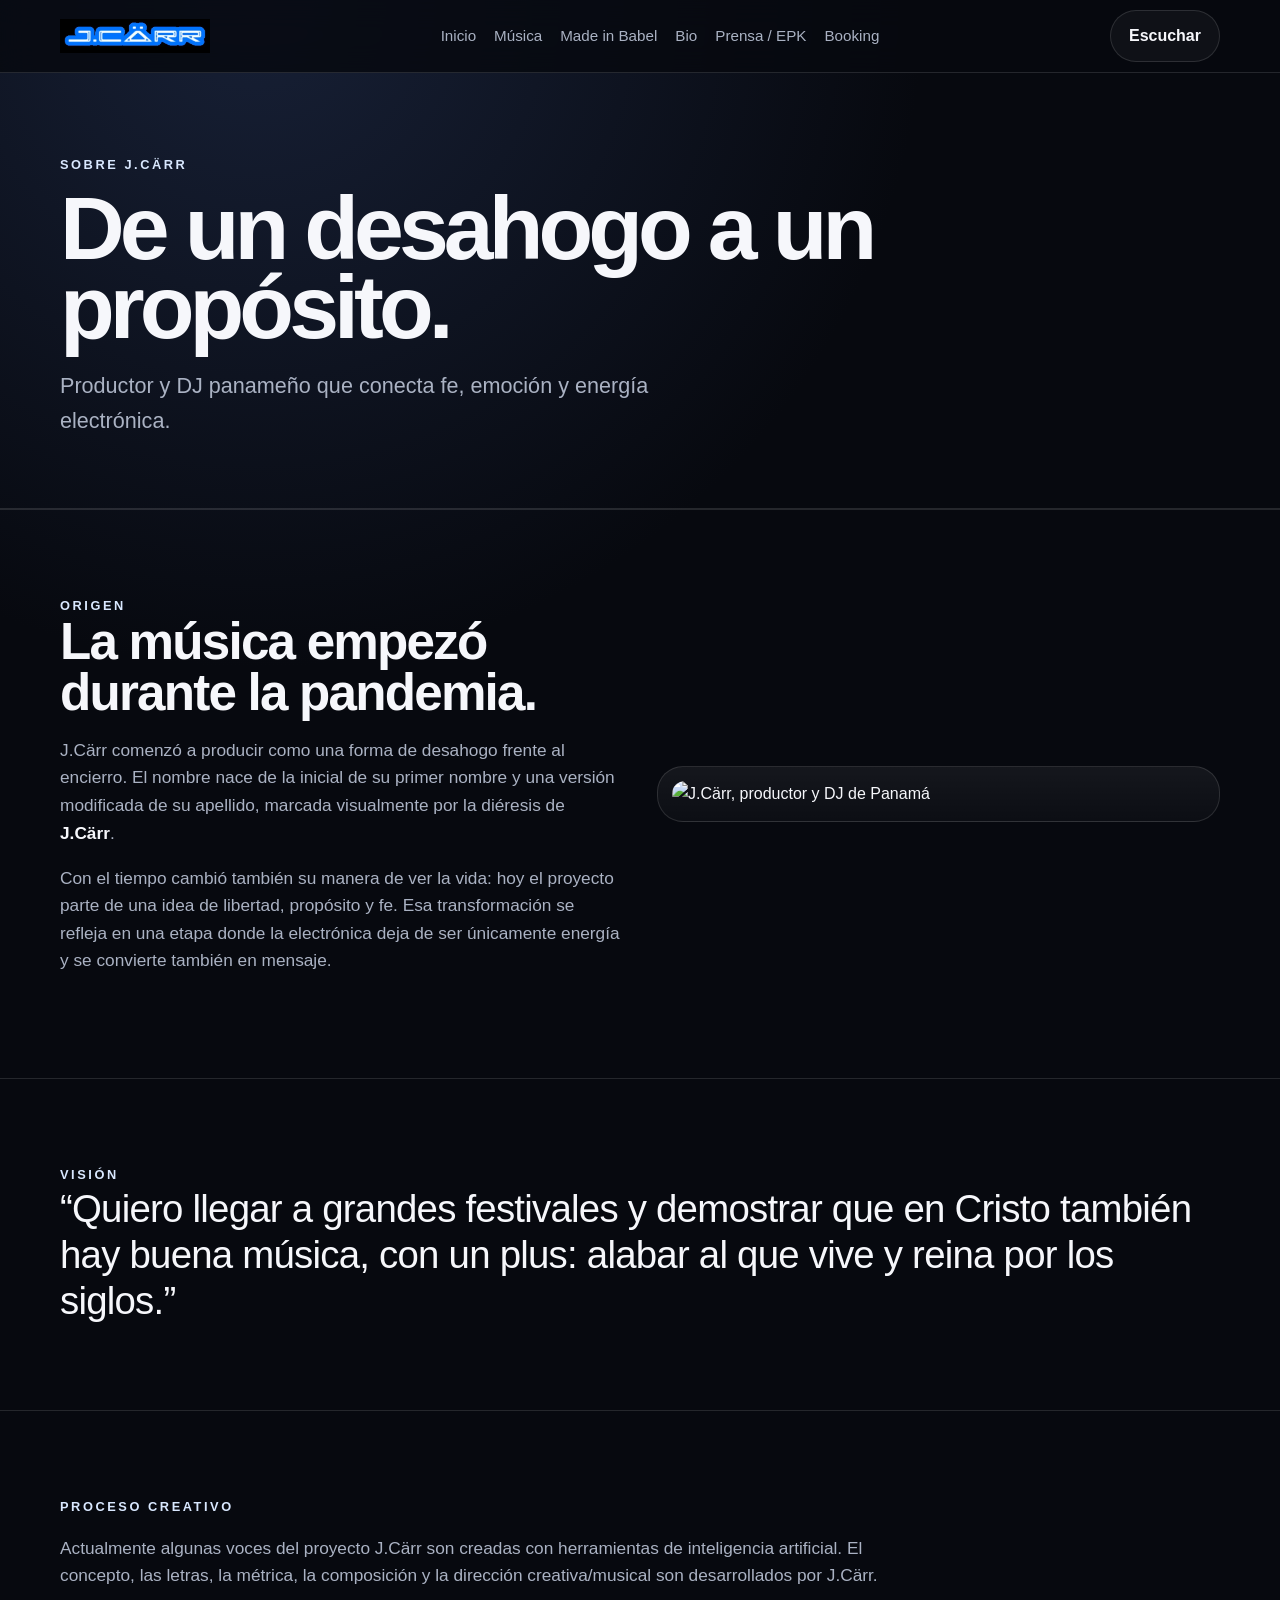
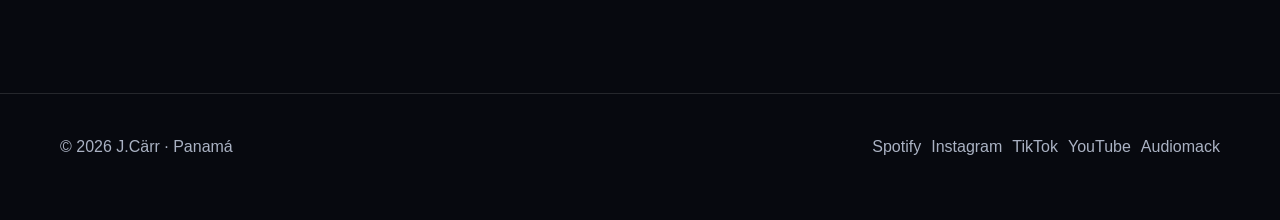
==== about.html @ 64ffc3a3 "Repair images and Made in Babel presave in about.html" ====
<!doctype html><html lang="es"><head><meta charset="utf-8"><meta name="viewport" content="width=device-width,initial-scale=1"><title>Sobre J.Cärr | Productor y DJ panameño de Christian EDM</title><meta name="description" content="Historia, propósito y visión de J.Cärr, productor y DJ panameño de Christian EDM, Future Bass y Dubstep."><link rel="canonical" href="https://jcarr009.com/about.html"><link rel="stylesheet" href="styles.css"><link rel="icon" href="assets/logo.webp"></head><body><nav class="nav"><div class="container nav-inner"><a class="brand" href="index.html"><img src="assets/logo.webp" alt="Logo de J.Cärr"></a><div class="nav-links"><a href="index.html">Inicio</a><a href="music.html">Música</a><a href="made-in-babel.html">Made in Babel</a><a href="about.html">Bio</a><a href="press.html">Prensa / EPK</a><a href="contact.html">Booking</a></div><a class="btn" href="https://share.amuse.io/artist/j-carr" target="_blank" rel="noopener">Escuchar</a></div></nav><main><header class="page-hero"><div class="container"><div class="eyebrow">Sobre J.Cärr</div><h1>De un desahogo a un propósito.</h1><p class="lead">Productor y DJ panameño que conecta fe, emoción y energía electrónica.</p></div></header><section class="section"><div class="container grid-2"><div><div class="eyebrow">Origen</div><h2>La música empezó durante la pandemia.</h2><p class="prose">J.Cärr comenzó a producir como una forma de desahogo frente al encierro. El nombre nace de la inicial de su primer nombre y una versión modificada de su apellido, marcada visualmente por la diéresis de <strong>J.Cärr</strong>.</p><p class="prose">Con el tiempo cambió también su manera de ver la vida: hoy el proyecto parte de una idea de libertad, propósito y fe. Esa transformación se refleja en una etapa donde la electrónica deja de ser únicamente energía y se convierte también en mensaje.</p></div><div class="portrait-card"><img src="https://i.audiomack.com/jcarr009/4ecc5ac28b.webp?width=1200" alt="J.Cärr, productor y DJ de Panamá"></div></div></section><section class="section"><div class="container"><div class="eyebrow">Visión</div><p class="quote">“Quiero llegar a grandes festivales y demostrar que en Cristo también hay buena música, con un plus: alabar al que vive y reina por los siglos.”</p></div></section><section class="section"><div class="container"><div class="eyebrow">Proceso creativo</div><p class="prose">Actualmente algunas voces del proyecto J.Cärr son creadas con herramientas de inteligencia artificial. El concepto, las letras, la métrica, la composición y la dirección creativa/musical son desarrollados por J.Cärr.</p></div></section></main><footer class="footer"><div class="container footer-inner"><div>© <span data-year></span> J.Cärr · Panamá</div><div class="socials"><a href="https://open.spotify.com/intl-es/artist/58DHUURGlAamkAyfkEyLeY" target="_blank" rel="noopener">Spotify</a><a href="https://www.instagram.com/jcarr009/" target="_blank" rel="noopener">Instagram</a><a href="https://www.tiktok.com/@jcarr009" target="_blank" rel="noopener">TikTok</a><a href="https://www.youtube.com/c/JC%C3%A4rr" target="_blank" rel="noopener">YouTube</a><a href="https://audiomack.com/jcarr009" target="_blank" rel="noopener">Audiomack</a></div></div></footer><script src="script.js"></script></body></html>
---- styles.css ----
:root{
  --bg:#07090f;
  --surface:#101521;
  --surface2:#151d2c;
  --text:#f6f7fb;
  --muted:#aab2c3;
  --line:rgba(255,255,255,.12);
  --accent:#79a9ff;
  --accent2:#d9e8ff;
  --max:1160px;
}
*{box-sizing:border-box}
html{scroll-behavior:smooth}
body{margin:0;background:radial-gradient(circle at 20% 0%,#172036 0,transparent 32%),var(--bg);color:var(--text);font-family:Inter,Segoe UI,Arial,sans-serif;line-height:1.6}
a{color:inherit;text-decoration:none}
img{max-width:100%;display:block}
.container{width:min(var(--max),calc(100% - 36px));margin:auto}
.nav{position:sticky;top:0;z-index:50;background:rgba(7,9,15,.82);backdrop-filter:blur(14px);border-bottom:1px solid var(--line)}
.nav-inner{height:72px;display:flex;align-items:center;justify-content:space-between;gap:24px}
.brand img{width:150px;height:auto}
.nav-links{display:flex;gap:18px;align-items:center;font-size:.95rem;color:var(--muted)}
.nav-links a:hover,.nav-links a[aria-current="page"]{color:var(--text)}
.btn{display:inline-flex;align-items:center;justify-content:center;gap:8px;padding:12px 18px;border-radius:999px;border:1px solid var(--line);font-weight:700;transition:.2s;background:rgba(255,255,255,.04)}
.btn:hover{transform:translateY(-1px);border-color:rgba(255,255,255,.3)}
.btn.primary{background:var(--text);color:#080b11;border-color:var(--text)}
.hero{min-height:78vh;display:grid;grid-template-columns:1.05fr .95fr;align-items:center;gap:48px;padding:70px 0 56px}
.eyebrow{font-size:.8rem;letter-spacing:.2em;text-transform:uppercase;color:var(--accent2);font-weight:800}
h1{font-size:clamp(3.2rem,8vw,7.2rem);line-height:.88;letter-spacing:-.055em;margin:14px 0 22px}
h2{font-size:clamp(2rem,4vw,3.6rem);line-height:1;letter-spacing:-.035em;margin:0 0 18px}
h3{font-size:1.25rem;margin:0 0 10px}
.lead{font-size:clamp(1.05rem,2vw,1.35rem);color:var(--muted);max-width:700px}
.actions{display:flex;flex-wrap:wrap;gap:12px;margin-top:28px}
.hero-visual{position:relative}
.hero-visual:before{content:"";position:absolute;inset:-14px;border:1px solid var(--line);border-radius:32px;transform:rotate(2deg)}
.hero-visual img{width:100%;max-height:680px;object-fit:cover;object-position:center 16%;border-radius:26px;filter:saturate(.88) contrast(1.03)}
.section{padding:86px 0;border-top:1px solid var(--line)}
.grid-2{display:grid;grid-template-columns:1fr 1fr;gap:34px;align-items:center}
.release-card{background:linear-gradient(180deg,rgba(255,255,255,.06),rgba(255,255,255,.025));border:1px solid var(--line);border-radius:26px;padding:18px}
.release-card img{border-radius:18px;aspect-ratio:1/1;object-fit:cover}
.meta{display:flex;flex-wrap:wrap;gap:8px;margin:16px 0}
.pill{font-size:.78rem;border:1px solid var(--line);color:var(--muted);padding:5px 10px;border-radius:999px}
.cards{display:grid;grid-template-columns:repeat(3,1fr);gap:18px;margin-top:30px}
.card{background:var(--surface);border:1px solid var(--line);padding:24px;border-radius:22px}
.card p{color:var(--muted);margin-bottom:0}
.kicker{color:var(--muted);font-size:.95rem}
.quote{font-size:clamp(1.5rem,3vw,2.5rem);line-height:1.2;letter-spacing:-.02em;margin:0}
.press-list{display:grid;gap:14px;margin-top:26px}
.press-item{display:grid;grid-template-columns:120px 1fr auto;gap:18px;align-items:center;border:1px solid var(--line);border-radius:18px;padding:18px;background:rgba(255,255,255,.025)}
.press-item small{color:var(--muted)}
.footer{padding:40px 0 60px;border-top:1px solid var(--line);color:var(--muted)}
.footer-inner{display:flex;justify-content:space-between;gap:24px;flex-wrap:wrap}
.page-hero{padding:82px 0 48px;border-bottom:1px solid var(--line)}
.page-hero h1{font-size:clamp(3rem,7vw,6rem)}
.prose{max-width:820px;color:var(--muted);font-size:1.08rem}
.prose strong{color:var(--text)}
.links-list{display:grid;gap:12px;margin-top:26px}
.links-list a{border:1px solid var(--line);padding:15px 18px;border-radius:14px;background:rgba(255,255,255,.025)}
.links-list a:hover{background:rgba(255,255,255,.06)}
.socials{display:flex;gap:10px;flex-wrap:wrap}
.notice{font-size:.86rem;color:var(--muted);margin-top:20px}
@media(max-width:820px){
  .nav-links{display:none}
  .hero,.grid-2{grid-template-columns:1fr}
  .hero{padding-top:44px}
  .hero-visual{order:-1}
  .hero-visual img{max-height:500px}
  .cards{grid-template-columns:1fr}
  .press-item{grid-template-columns:1fr}
}

.release-grid{display:grid;grid-template-columns:repeat(3,1fr);gap:18px;margin-top:30px}
.release-tile{background:linear-gradient(180deg,rgba(255,255,255,.055),rgba(255,255,255,.02));border:1px solid var(--line);border-radius:22px;padding:18px;display:flex;flex-direction:column;min-height:100%}
.release-tile .cover-placeholder{aspect-ratio:1/1;border-radius:16px;border:1px solid var(--line);background:radial-gradient(circle at 30% 20%,rgba(121,169,255,.24),transparent 28%),linear-gradient(145deg,#141a2a,#090b11);display:flex;align-items:center;justify-content:center;text-align:center;padding:26px;margin-bottom:18px;overflow:hidden}
.release-tile .cover-placeholder strong{font-size:clamp(1.4rem,3vw,2.1rem);line-height:1.05;letter-spacing:-.03em}
.release-tile .cover-placeholder small{display:block;margin-top:10px;color:var(--muted);font-size:.75rem;letter-spacing:.14em;text-transform:uppercase}
.release-tile h3{font-size:1.45rem}
.release-tile p{color:var(--muted);margin-top:0}
.release-tile .actions{margin-top:auto;padding-top:8px}
.release-tile.featured{border-color:rgba(121,169,255,.35)}
@media(max-width:820px){.release-grid{grid-template-columns:1fr}}

.tile-cover{width:100%;aspect-ratio:1/1;object-fit:cover;border-radius:16px;margin-bottom:18px;border:1px solid var(--line)}
.portrait-card{background:linear-gradient(180deg,rgba(255,255,255,.06),rgba(255,255,255,.025));border:1px solid var(--line);border-radius:26px;padding:14px;overflow:hidden}
.portrait-card img{width:100%;max-height:650px;object-fit:cover;object-position:center 18%;border-radius:18px}
.tracklist{list-style:none;padding:0;margin:28px 0 0;display:grid;gap:10px;max-width:900px}
.tracklist li{display:grid;grid-template-columns:44px 1fr;gap:14px;align-items:center;border:1px solid var(--line);background:rgba(255,255,255,.025);border-radius:16px;padding:14px 16px}
.tracklist .track-no{font-size:.8rem;color:var(--muted);font-weight:800}
.tracklist small{display:block;color:var(--muted);margin-top:2px}
.platform-grid,.download-grid{display:grid;grid-template-columns:repeat(3,1fr);gap:12px;margin-top:26px}
.platform-grid a,.download-grid a{border:1px solid var(--line);background:rgba(255,255,255,.025);padding:18px;border-radius:16px;font-weight:700}
.platform-grid a:hover,.download-grid a:hover{background:rgba(255,255,255,.06);border-color:rgba(255,255,255,.25)}
.download-grid a{display:flex;justify-content:space-between;gap:14px;align-items:center}
.download-grid small{color:var(--muted)}
.facts-grid{display:grid;grid-template-columns:repeat(2,1fr);gap:12px;margin-top:24px}
.facts-grid>div{border:1px solid var(--line);background:rgba(255,255,255,.025);padding:18px;border-radius:16px;display:flex;flex-direction:column;gap:5px}
.facts-grid small{color:var(--muted);text-transform:uppercase;letter-spacing:.1em;font-size:.7rem}
.contact-card{background:var(--surface);border:1px solid var(--line);border-radius:22px;padding:28px}
.contact-card p{color:var(--muted)}
@media(max-width:820px){.platform-grid,.download-grid,.facts-grid{grid-template-columns:1fr}.portrait-card img{max-height:500px}}
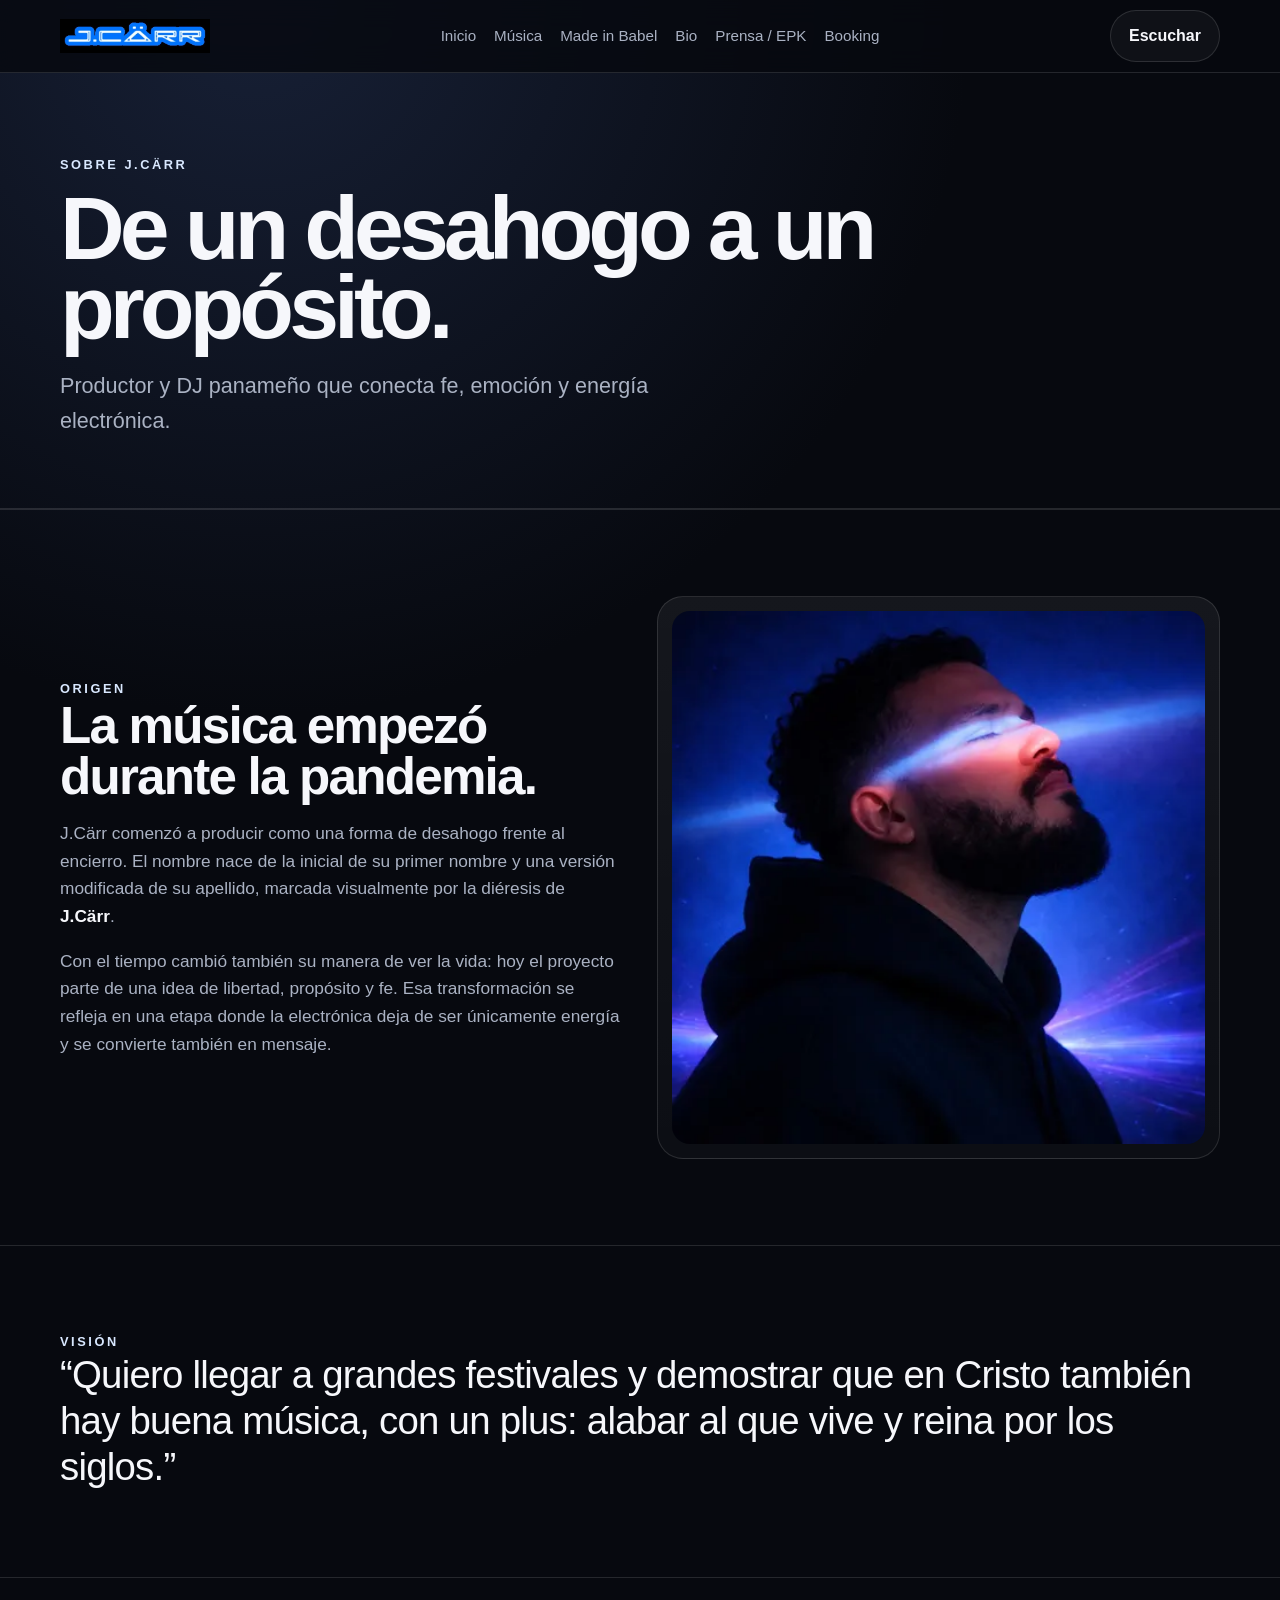
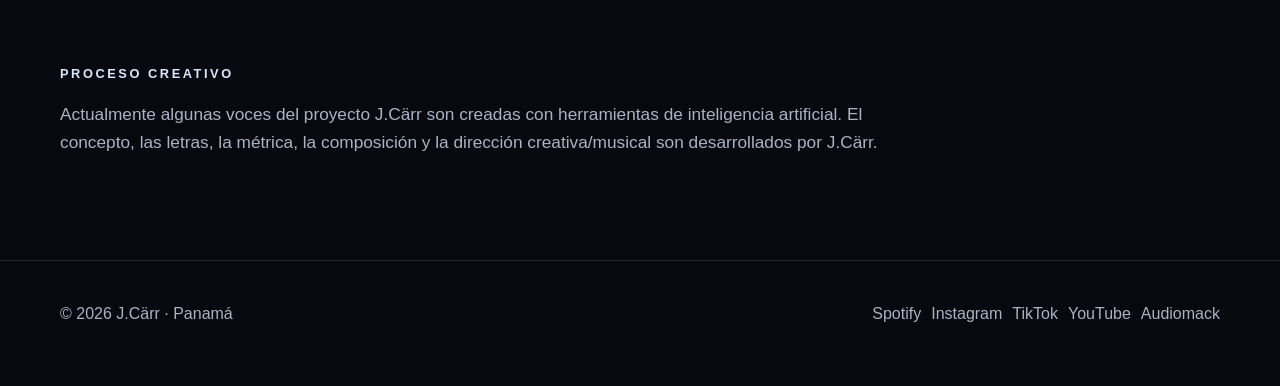
==== commit 7c491ed3: "Finish about.html media and local assets" ====
--- a/about.html
+++ b/about.html
@@ -1 +1 @@
-<!doctype html><html lang="es"><head><meta charset="utf-8"><meta name="viewport" content="width=device-width,initial-scale=1"><title>Sobre J.Cärr | Productor y DJ panameño de Christian EDM</title><meta name="description" content="Historia, propósito y visión de J.Cärr, productor y DJ panameño de Christian EDM, Future Bass y Dubstep."><link rel="canonical" href="https://jcarr009.com/about.html"><link rel="stylesheet" href="styles.css"><link rel="icon" href="assets/logo.webp"></head><body><nav class="nav"><div class="container nav-inner"><a class="brand" href="index.html"><img src="assets/logo.webp" alt="Logo de J.Cärr"></a><div class="nav-links"><a href="index.html">Inicio</a><a href="music.html">Música</a><a href="made-in-babel.html">Made in Babel</a><a href="about.html">Bio</a><a href="press.html">Prensa / EPK</a><a href="contact.html">Booking</a></div><a class="btn" href="https://share.amuse.io/artist/j-carr" target="_blank" rel="noopener">Escuchar</a></div></nav><main><header class="page-hero"><div class="container"><div class="eyebrow">Sobre J.Cärr</div><h1>De un desahogo a un propósito.</h1><p class="lead">Productor y DJ panameño que conecta fe, emoción y energía electrónica.</p></div></header><section class="section"><div class="container grid-2"><div><div class="eyebrow">Origen</div><h2>La música empezó durante la pandemia.</h2><p class="prose">J.Cärr comenzó a producir como una forma de desahogo frente al encierro. El nombre nace de la inicial de su primer nombre y una versión modificada de su apellido, marcada visualmente por la diéresis de <strong>J.Cärr</strong>.</p><p class="prose">Con el tiempo cambió también su manera de ver la vida: hoy el proyecto parte de una idea de libertad, propósito y fe. Esa transformación se refleja en una etapa donde la electrónica deja de ser únicamente energía y se convierte también en mensaje.</p></div><div class="portrait-card"><img src="https://i.audiomack.com/jcarr009/4ecc5ac28b.webp?width=1200" alt="J.Cärr, productor y DJ de Panamá"></div></div></section><section class="section"><div class="container"><div class="eyebrow">Visión</div><p class="quote">“Quiero llegar a grandes festivales y demostrar que en Cristo también hay buena música, con un plus: alabar al que vive y reina por los siglos.”</p></div></section><section class="section"><div class="container"><div class="eyebrow">Proceso creativo</div><p class="prose">Actualmente algunas voces del proyecto J.Cärr son creadas con herramientas de inteligencia artificial. El concepto, las letras, la métrica, la composición y la dirección creativa/musical son desarrollados por J.Cärr.</p></div></section></main><footer class="footer"><div class="container footer-inner"><div>© <span data-year></span> J.Cärr · Panamá</div><div class="socials"><a href="https://open.spotify.com/intl-es/artist/58DHUURGlAamkAyfkEyLeY" target="_blank" rel="noopener">Spotify</a><a href="https://www.instagram.com/jcarr009/" target="_blank" rel="noopener">Instagram</a><a href="https://www.tiktok.com/@jcarr009" target="_blank" rel="noopener">TikTok</a><a href="https://www.youtube.com/c/JC%C3%A4rr" target="_blank" rel="noopener">YouTube</a><a href="https://audiomack.com/jcarr009" target="_blank" rel="noopener">Audiomack</a></div></div></footer><script src="script.js"></script></body></html>+<!doctype html><html lang="es"><head><meta charset="utf-8"><meta name="viewport" content="width=device-width,initial-scale=1"><title>Sobre J.Cärr | Productor y DJ panameño de Christian EDM</title><meta name="description" content="Historia, propósito y visión de J.Cärr, productor y DJ panameño de Christian EDM, Future Bass y Dubstep."><link rel="canonical" href="https://jcarr009.com/about.html"><link rel="stylesheet" href="styles.css"><link rel="icon" href="assets/logo.webp"></head><body><nav class="nav"><div class="container nav-inner"><a class="brand" href="index.html"><img src="assets/logo.webp" alt="Logo de J.Cärr"></a><div class="nav-links"><a href="index.html">Inicio</a><a href="music.html">Música</a><a href="made-in-babel.html">Made in Babel</a><a href="about.html">Bio</a><a href="press.html">Prensa / EPK</a><a href="contact.html">Booking</a></div><a class="btn" href="https://share.amuse.io/artist/j-carr" target="_blank" rel="noopener">Escuchar</a></div></nav><main><header class="page-hero"><div class="container"><div class="eyebrow">Sobre J.Cärr</div><h1>De un desahogo a un propósito.</h1><p class="lead">Productor y DJ panameño que conecta fe, emoción y energía electrónica.</p></div></header><section class="section"><div class="container grid-2"><div><div class="eyebrow">Origen</div><h2>La música empezó durante la pandemia.</h2><p class="prose">J.Cärr comenzó a producir como una forma de desahogo frente al encierro. El nombre nace de la inicial de su primer nombre y una versión modificada de su apellido, marcada visualmente por la diéresis de <strong>J.Cärr</strong>.</p><p class="prose">Con el tiempo cambió también su manera de ver la vida: hoy el proyecto parte de una idea de libertad, propósito y fe. Esa transformación se refleja en una etapa donde la electrónica deja de ser únicamente energía y se convierte también en mensaje.</p></div><div class="portrait-card"><img src="assets/artist-hero.jpg" alt="J.Cärr, productor y DJ de Panamá"></div></div></section><section class="section"><div class="container"><div class="eyebrow">Visión</div><p class="quote">“Quiero llegar a grandes festivales y demostrar que en Cristo también hay buena música, con un plus: alabar al que vive y reina por los siglos.”</p></div></section><section class="section"><div class="container"><div class="eyebrow">Proceso creativo</div><p class="prose">Actualmente algunas voces del proyecto J.Cärr son creadas con herramientas de inteligencia artificial. El concepto, las letras, la métrica, la composición y la dirección creativa/musical son desarrollados por J.Cärr.</p></div></section></main><footer class="footer"><div class="container footer-inner"><div>© <span data-year></span> J.Cärr · Panamá</div><div class="socials"><a href="https://open.spotify.com/intl-es/artist/58DHUURGlAamkAyfkEyLeY" target="_blank" rel="noopener">Spotify</a><a href="https://www.instagram.com/jcarr009/" target="_blank" rel="noopener">Instagram</a><a href="https://www.tiktok.com/@jcarr009" target="_blank" rel="noopener">TikTok</a><a href="https://www.youtube.com/c/JC%C3%A4rr" target="_blank" rel="noopener">YouTube</a><a href="https://audiomack.com/jcarr009" target="_blank" rel="noopener">Audiomack</a></div></div></footer><script src="script.js"></script></body></html>
--- a/styles.css
+++ b/styles.css
@@ -97,3 +97,8 @@
 .contact-card{background:var(--surface);border:1px solid var(--line);border-radius:22px;padding:28px}
 .contact-card p{color:var(--muted)}
 @media(max-width:820px){.platform-grid,.download-grid,.facts-grid{grid-template-columns:1fr}.portrait-card img{max-height:500px}}
+
+.video-block{margin-top:30px}
+.video-shell{position:relative;width:100%;aspect-ratio:16/9;border-radius:22px;overflow:hidden;border:1px solid var(--line);background:#000;box-shadow:0 18px 50px rgba(0,0,0,.28)}
+.video-shell iframe{position:absolute;inset:0;width:100%;height:100%;border:0}
+.video-caption{margin:14px 0 0;color:var(--muted);font-size:.95rem}
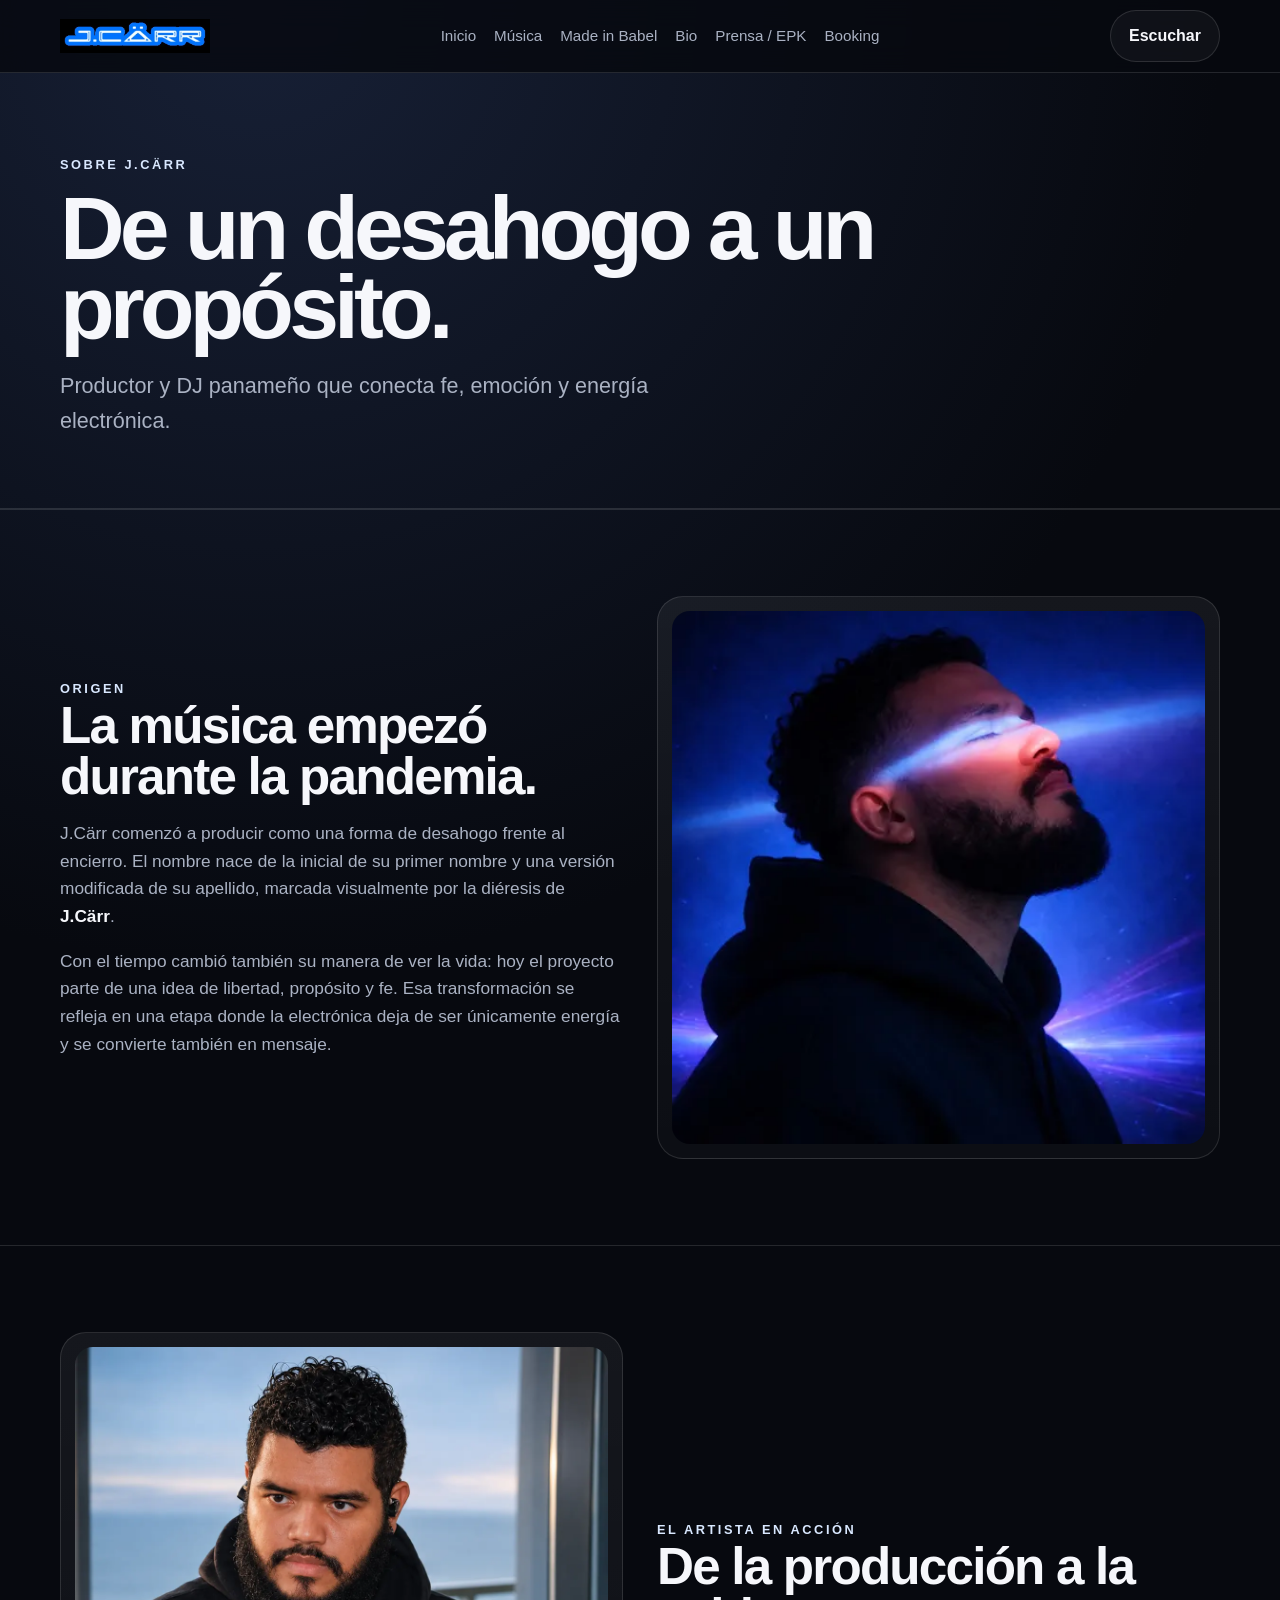
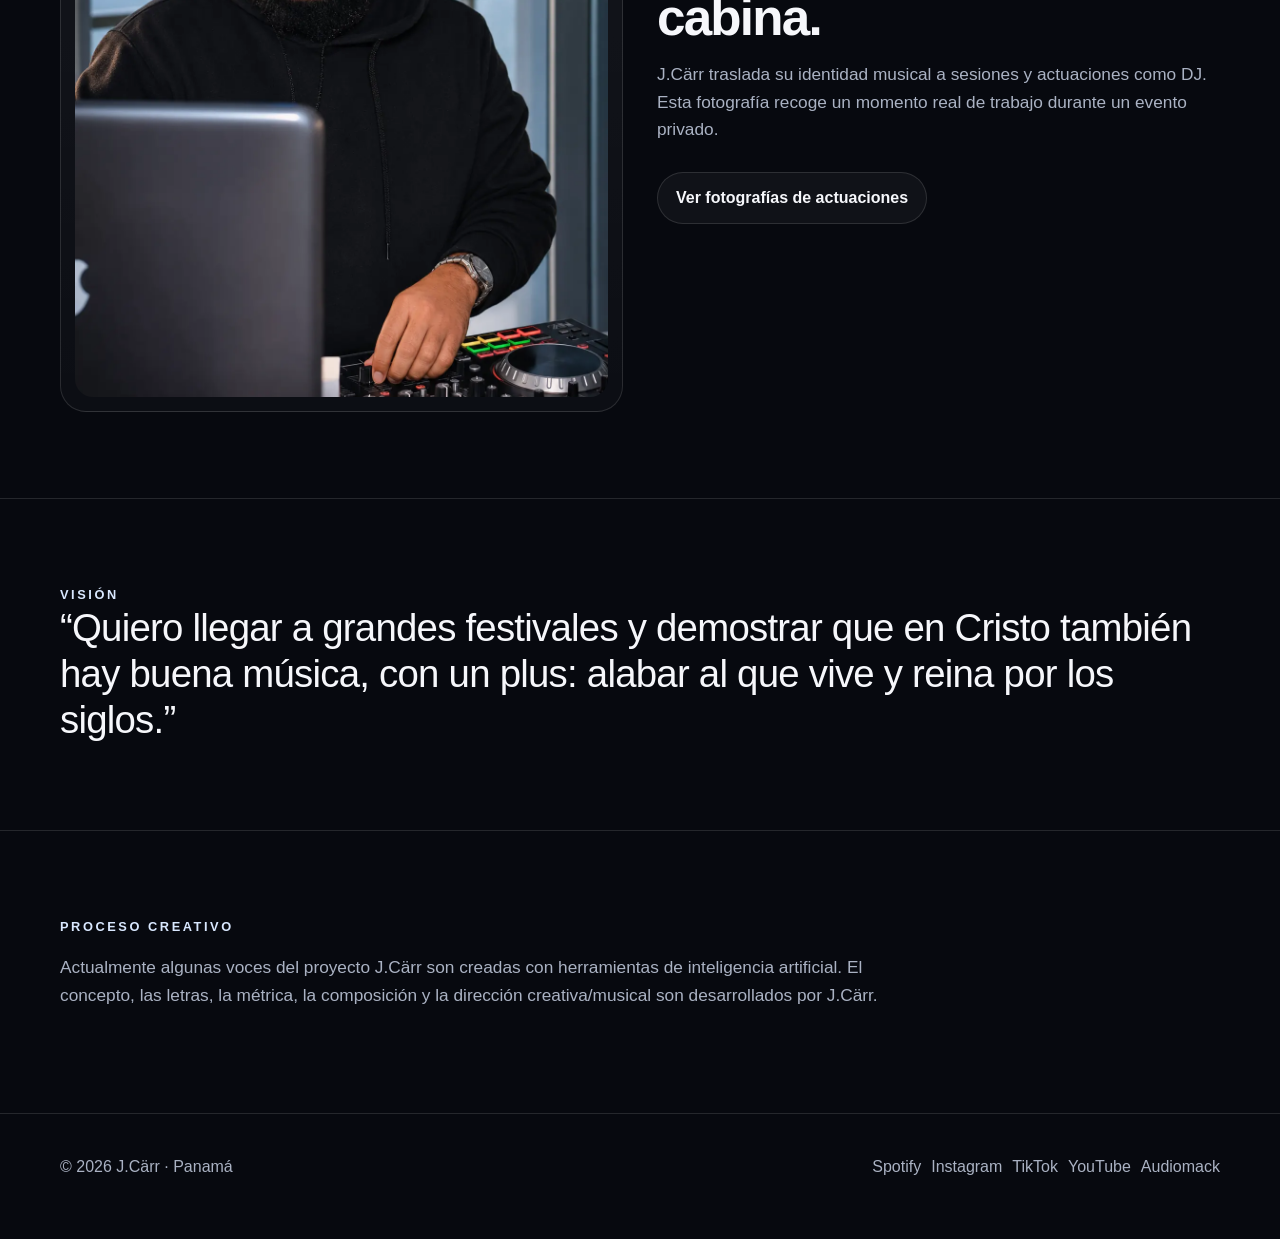
==== commit eec92a7e: "Add authentic J.Cärr event photos while keeping existing official portraits" ====
--- a/about.html
+++ b/about.html
@@ -1 +1 @@
-<!doctype html><html lang="es"><head><meta charset="utf-8"><meta name="viewport" content="width=device-width,initial-scale=1"><title>Sobre J.Cärr | Productor y DJ panameño de Christian EDM</title><meta name="description" content="Historia, propósito y visión de J.Cärr, productor y DJ panameño de Christian EDM, Future Bass y Dubstep."><link rel="canonical" href="https://jcarr009.com/about.html"><link rel="stylesheet" href="styles.css"><link rel="icon" href="assets/logo.webp"></head><body><nav class="nav"><div class="container nav-inner"><a class="brand" href="index.html"><img src="assets/logo.webp" alt="Logo de J.Cärr"></a><div class="nav-links"><a href="index.html">Inicio</a><a href="music.html">Música</a><a href="made-in-babel.html">Made in Babel</a><a href="about.html">Bio</a><a href="press.html">Prensa / EPK</a><a href="contact.html">Booking</a></div><a class="btn" href="https://share.amuse.io/artist/j-carr" target="_blank" rel="noopener">Escuchar</a></div></nav><main><header class="page-hero"><div class="container"><div class="eyebrow">Sobre J.Cärr</div><h1>De un desahogo a un propósito.</h1><p class="lead">Productor y DJ panameño que conecta fe, emoción y energía electrónica.</p></div></header><section class="section"><div class="container grid-2"><div><div class="eyebrow">Origen</div><h2>La música empezó durante la pandemia.</h2><p class="prose">J.Cärr comenzó a producir como una forma de desahogo frente al encierro. El nombre nace de la inicial de su primer nombre y una versión modificada de su apellido, marcada visualmente por la diéresis de <strong>J.Cärr</strong>.</p><p class="prose">Con el tiempo cambió también su manera de ver la vida: hoy el proyecto parte de una idea de libertad, propósito y fe. Esa transformación se refleja en una etapa donde la electrónica deja de ser únicamente energía y se convierte también en mensaje.</p></div><div class="portrait-card"><img src="assets/artist-hero.jpg" alt="J.Cärr, productor y DJ de Panamá"></div></div></section><section class="section"><div class="container"><div class="eyebrow">Visión</div><p class="quote">“Quiero llegar a grandes festivales y demostrar que en Cristo también hay buena música, con un plus: alabar al que vive y reina por los siglos.”</p></div></section><section class="section"><div class="container"><div class="eyebrow">Proceso creativo</div><p class="prose">Actualmente algunas voces del proyecto J.Cärr son creadas con herramientas de inteligencia artificial. El concepto, las letras, la métrica, la composición y la dirección creativa/musical son desarrollados por J.Cärr.</p></div></section></main><footer class="footer"><div class="container footer-inner"><div>© <span data-year></span> J.Cärr · Panamá</div><div class="socials"><a href="https://open.spotify.com/intl-es/artist/58DHUURGlAamkAyfkEyLeY" target="_blank" rel="noopener">Spotify</a><a href="https://www.instagram.com/jcarr009/" target="_blank" rel="noopener">Instagram</a><a href="https://www.tiktok.com/@jcarr009" target="_blank" rel="noopener">TikTok</a><a href="https://www.youtube.com/c/JC%C3%A4rr" target="_blank" rel="noopener">YouTube</a><a href="https://audiomack.com/jcarr009" target="_blank" rel="noopener">Audiomack</a></div></div></footer><script src="script.js"></script></body></html>+<!doctype html><html lang="es"><head><meta charset="utf-8"><meta name="viewport" content="width=device-width,initial-scale=1"><title>Sobre J.Cärr | Productor y DJ panameño de Christian EDM</title><meta name="description" content="Historia, propósito y visión de J.Cärr, productor y DJ panameño de Christian EDM, Future Bass y Dubstep."><link rel="canonical" href="https://jcarr009.com/about.html"><meta property="og:type" content="website"><meta property="og:title" content="Sobre J.Cärr | Productor y DJ panameño de Christian EDM"><meta property="og:description" content="Historia, propósito y visión de J.Cärr, productor y DJ panameño de Christian EDM, Future Bass y Dubstep."><meta property="og:url" content="https://jcarr009.com/about.html"><meta property="og:image" content="https://jcarr009.com/assets/artist-hero.jpg"><meta name="twitter:card" content="summary_large_image"><script type="application/ld+json">{"@context":"https://schema.org","@graph":[{"@type":"AboutPage","@id":"https://jcarr009.com/about.html#page","url":"https://jcarr009.com/about.html","name":"Sobre J.Cärr","description":"Historia, propósito y visión del productor y DJ panameño J.Cärr.","inLanguage":"es","isPartOf":{"@id":"https://jcarr009.com/#website"},"about":{"@id":"https://jcarr009.com/#artist"}},{"@type":"Person","@id":"https://jcarr009.com/#artist","name":"J.Cärr","alternateName":"@jcarr009","url":"https://jcarr009.com/","image":"https://jcarr009.com/assets/artist-hero.jpg","jobTitle":"Productor musical y DJ","knowsAbout":["Christian EDM","Future Bass","Dubstep"],"sameAs":["https://open.spotify.com/intl-es/artist/58DHUURGlAamkAyfkEyLeY","https://www.instagram.com/jcarr009/","https://www.tiktok.com/@jcarr009","https://www.youtube.com/c/JC%C3%A4rr"]},{"@type":"BreadcrumbList","itemListElement":[{"@type":"ListItem","position":1,"name":"Inicio","item":"https://jcarr009.com/"},{"@type":"ListItem","position":2,"name":"Bio","item":"https://jcarr009.com/about.html"}]}]}</script><link rel="stylesheet" href="styles.css"><link rel="icon" href="assets/logo.webp"></head><body><nav class="nav"><div class="container nav-inner"><a class="brand" href="index.html"><img src="assets/logo.webp" alt="Logo de J.Cärr"></a><div class="nav-links"><a href="index.html">Inicio</a><a href="music.html">Música</a><a href="made-in-babel.html">Made in Babel</a><a href="about.html">Bio</a><a href="press.html">Prensa / EPK</a><a href="contact.html">Booking</a></div><a class="btn" href="https://share.amuse.io/artist/j-carr" target="_blank" rel="noopener">Escuchar</a></div></nav><main><header class="page-hero"><div class="container"><div class="eyebrow">Sobre J.Cärr</div><h1>De un desahogo a un propósito.</h1><p class="lead">Productor y DJ panameño que conecta fe, emoción y energía electrónica.</p></div></header><section class="section"><div class="container grid-2"><div><div class="eyebrow">Origen</div><h2>La música empezó durante la pandemia.</h2><p class="prose">J.Cärr comenzó a producir como una forma de desahogo frente al encierro. El nombre nace de la inicial de su primer nombre y una versión modificada de su apellido, marcada visualmente por la diéresis de <strong>J.Cärr</strong>.</p><p class="prose">Con el tiempo cambió también su manera de ver la vida: hoy el proyecto parte de una idea de libertad, propósito y fe. Esa transformación se refleja en una etapa donde la electrónica deja de ser únicamente energía y se convierte también en mensaje.</p></div><div class="portrait-card"><img src="assets/artist-hero.jpg" alt="J.Cärr, productor y DJ de Panamá"></div></div></section><section class="section"><div class="container grid-2"><div class="portrait-card"><img src="assets/jcarr-dj-retrato-evento.webp" alt="J.Cärr durante una actuación privada, trabajando en la controladora de DJ" loading="lazy" width="1122" height="1402"></div><div><div class="eyebrow">El artista en acción</div><h2>De la producción a la cabina.</h2><p class="prose">J.Cärr traslada su identidad musical a sesiones y actuaciones como DJ. Esta fotografía recoge un momento real de trabajo durante un evento privado.</p><div class="actions"><a class="btn" href="press.html#fotos-en-eventos">Ver fotografías de actuaciones</a></div></div></div></section><section class="section"><div class="container"><div class="eyebrow">Visión</div><p class="quote">“Quiero llegar a grandes festivales y demostrar que en Cristo también hay buena música, con un plus: alabar al que vive y reina por los siglos.”</p></div></section><section class="section"><div class="container"><div class="eyebrow">Proceso creativo</div><p class="prose">Actualmente algunas voces del proyecto J.Cärr son creadas con herramientas de inteligencia artificial. El concepto, las letras, la métrica, la composición y la dirección creativa/musical son desarrollados por J.Cärr.</p></div></section></main><footer class="footer"><div class="container footer-inner"><div>© <span data-year></span> J.Cärr · Panamá</div><div class="socials"><a href="https://open.spotify.com/intl-es/artist/58DHUURGlAamkAyfkEyLeY" target="_blank" rel="noopener">Spotify</a><a href="https://www.instagram.com/jcarr009/" target="_blank" rel="noopener">Instagram</a><a href="https://www.tiktok.com/@jcarr009" target="_blank" rel="noopener">TikTok</a><a href="https://www.youtube.com/c/JC%C3%A4rr" target="_blank" rel="noopener">YouTube</a><a href="https://audiomack.com/jcarr009" target="_blank" rel="noopener">Audiomack</a></div></div></footer><script src="script.js"></script></body></html>
--- a/styles.css
+++ b/styles.css
@@ -59,7 +59,11 @@
 .socials{display:flex;gap:10px;flex-wrap:wrap}
 .notice{font-size:.86rem;color:var(--muted);margin-top:20px}
 @media(max-width:820px){
-  .nav-links{display:none}
+  .nav-inner{height:auto;min-height:72px;flex-wrap:wrap;padding:10px 0 12px}
+  .brand img{width:130px}
+  .nav-inner>.btn{padding:9px 14px}
+  .nav-links{display:flex;order:3;width:100%;overflow-x:auto;white-space:nowrap;gap:16px;padding:4px 0 2px;scrollbar-width:none}
+  .nav-links::-webkit-scrollbar{display:none}
   .hero,.grid-2{grid-template-columns:1fr}
   .hero{padding-top:44px}
   .hero-visual{order:-1}
@@ -88,6 +92,13 @@
 .tracklist small{display:block;color:var(--muted);margin-top:2px}
 .platform-grid,.download-grid{display:grid;grid-template-columns:repeat(3,1fr);gap:12px;margin-top:26px}
 .platform-grid a,.download-grid a{border:1px solid var(--line);background:rgba(255,255,255,.025);padding:18px;border-radius:16px;font-weight:700}
+.platform-card{display:flex;align-items:center;gap:14px;min-height:76px;transition:transform .2s ease,background .2s ease,border-color .2s ease,box-shadow .2s ease}
+.platform-card .platform-icon{width:34px;height:34px;object-fit:contain;flex:0 0 34px}
+.platform-card span{flex:1;font-size:1rem}
+.platform-card strong{font-size:1.05rem;color:var(--muted);transition:transform .2s ease,color .2s ease}
+.platform-card:hover{transform:translateY(-2px);background:rgba(255,255,255,.065);border-color:rgba(255,255,255,.26);box-shadow:0 12px 34px rgba(0,0,0,.2)}
+.platform-card:hover strong{transform:translate(2px,-2px);color:var(--text)}
+.platform-card-all{border-color:rgba(121,169,255,.28)}
 .platform-grid a:hover,.download-grid a:hover{background:rgba(255,255,255,.06);border-color:rgba(255,255,255,.25)}
 .download-grid a{display:flex;justify-content:space-between;gap:14px;align-items:center}
 .download-grid small{color:var(--muted)}
@@ -102,3 +113,19 @@
 .video-shell{position:relative;width:100%;aspect-ratio:16/9;border-radius:22px;overflow:hidden;border:1px solid var(--line);background:#000;box-shadow:0 18px 50px rgba(0,0,0,.28)}
 .video-shell iframe{position:absolute;inset:0;width:100%;height:100%;border:0}
 .video-caption{margin:14px 0 0;color:var(--muted);font-size:.95rem}
+
+/* Booking and editorial press cards */
+.booking-hero h1{font-size:clamp(2.7rem,5.3vw,4.8rem);line-height:1.04;letter-spacing:-.045em}
+.booking-hero .hero-visual img{aspect-ratio:549/640;object-fit:contain}
+#consultar,#sonido{scroll-margin-top:150px}
+.press-gallery{display:grid;grid-template-columns:repeat(2,minmax(0,1fr));gap:24px;margin-top:30px}
+.press-card{display:flex;flex-direction:column;border:1px solid var(--line);border-radius:22px;overflow:hidden;background:var(--surface);transition:border-color .2s}
+.press-card:hover{border-color:var(--accent)}
+.press-card>img{width:100%;height:280px;object-fit:contain;background:#080b11}
+.press-card-copy{padding:24px;display:flex;flex-direction:column;gap:12px;flex:1}
+.press-card-copy small{color:var(--accent2)}
+.press-card-copy h3{margin:0;line-height:1.35;font-size:1.25rem}
+.press-card-copy .notice{margin:0}
+.press-card-copy>span{margin-top:auto;padding-top:10px;color:var(--accent2);font-weight:700}
+a:focus-visible{outline:2px solid var(--accent);outline-offset:5px}
+@media(max-width:820px){.press-gallery{grid-template-columns:1fr}.press-card>img{height:240px}.booking-hero .hero-visual{order:0}.booking-hero{gap:30px}.booking-hero .hero-visual img{max-height:420px}.contact-card .btn{max-width:100%;white-space:normal}}
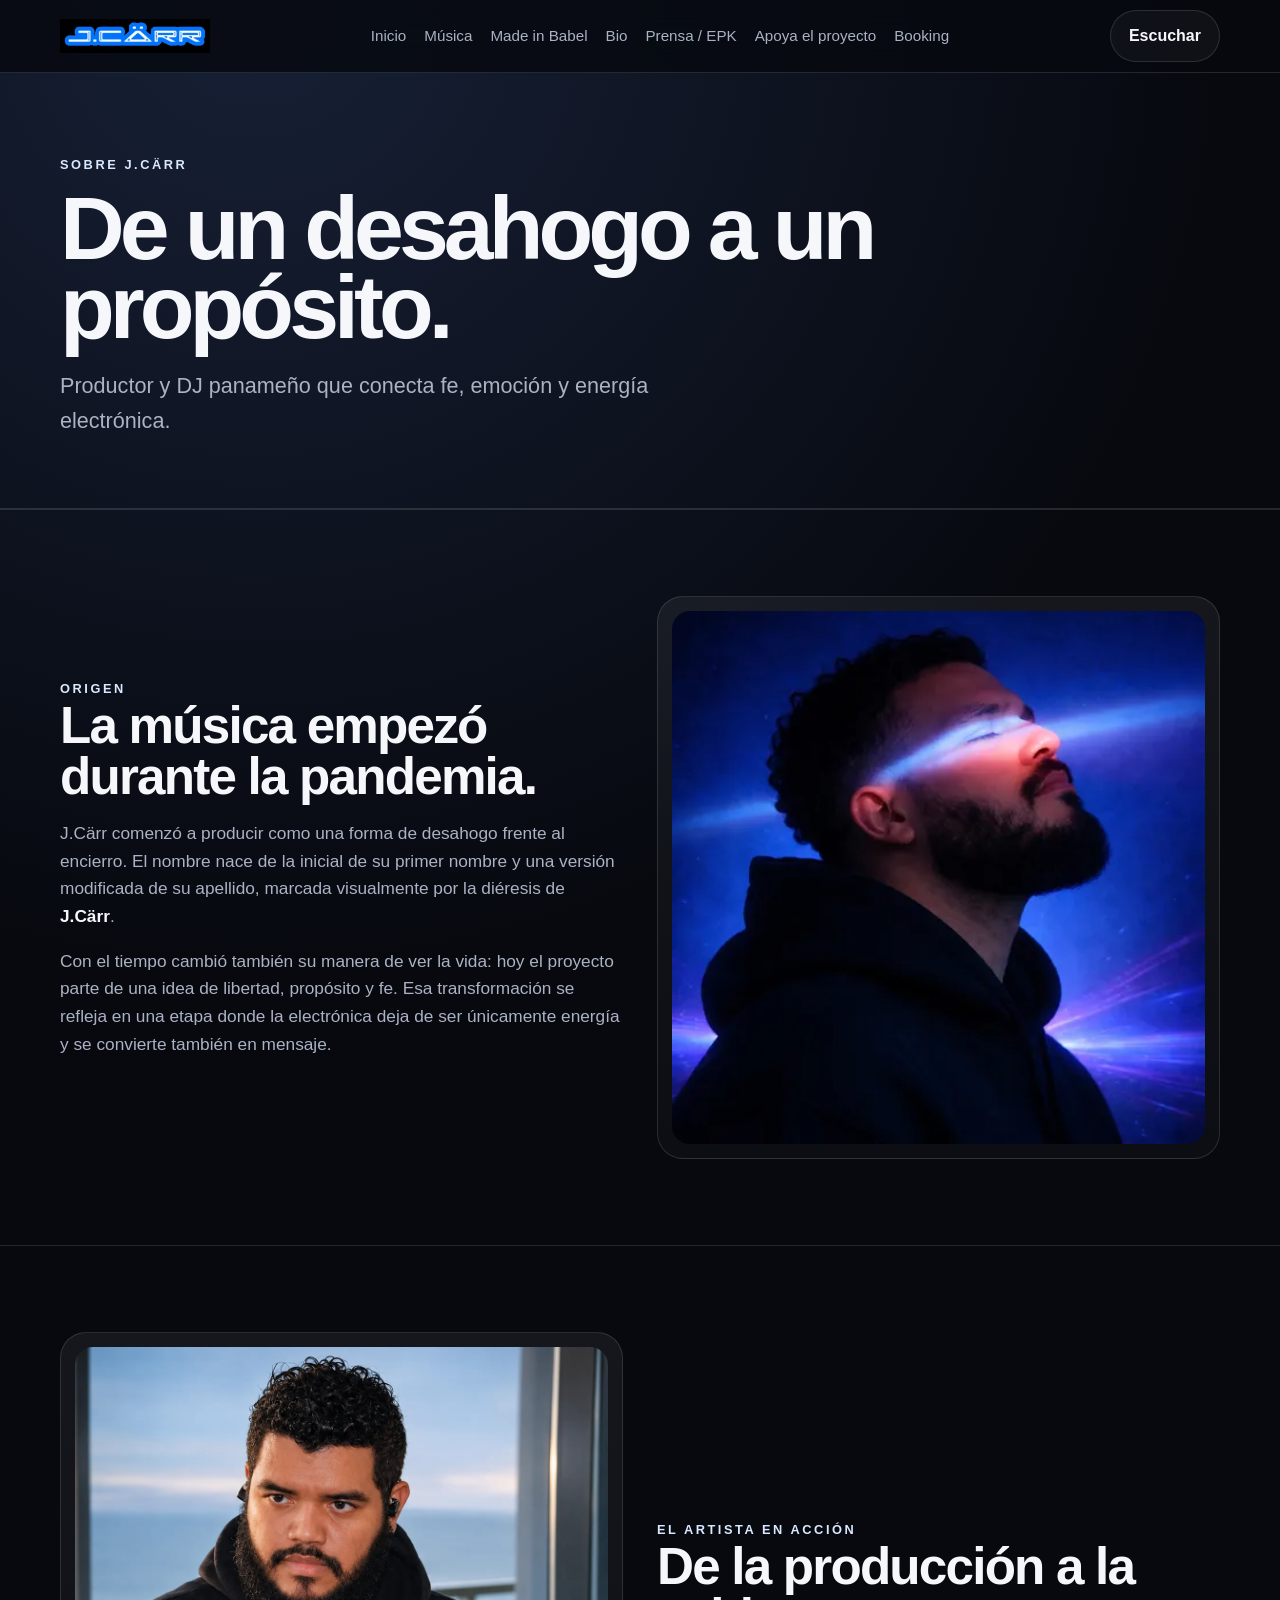
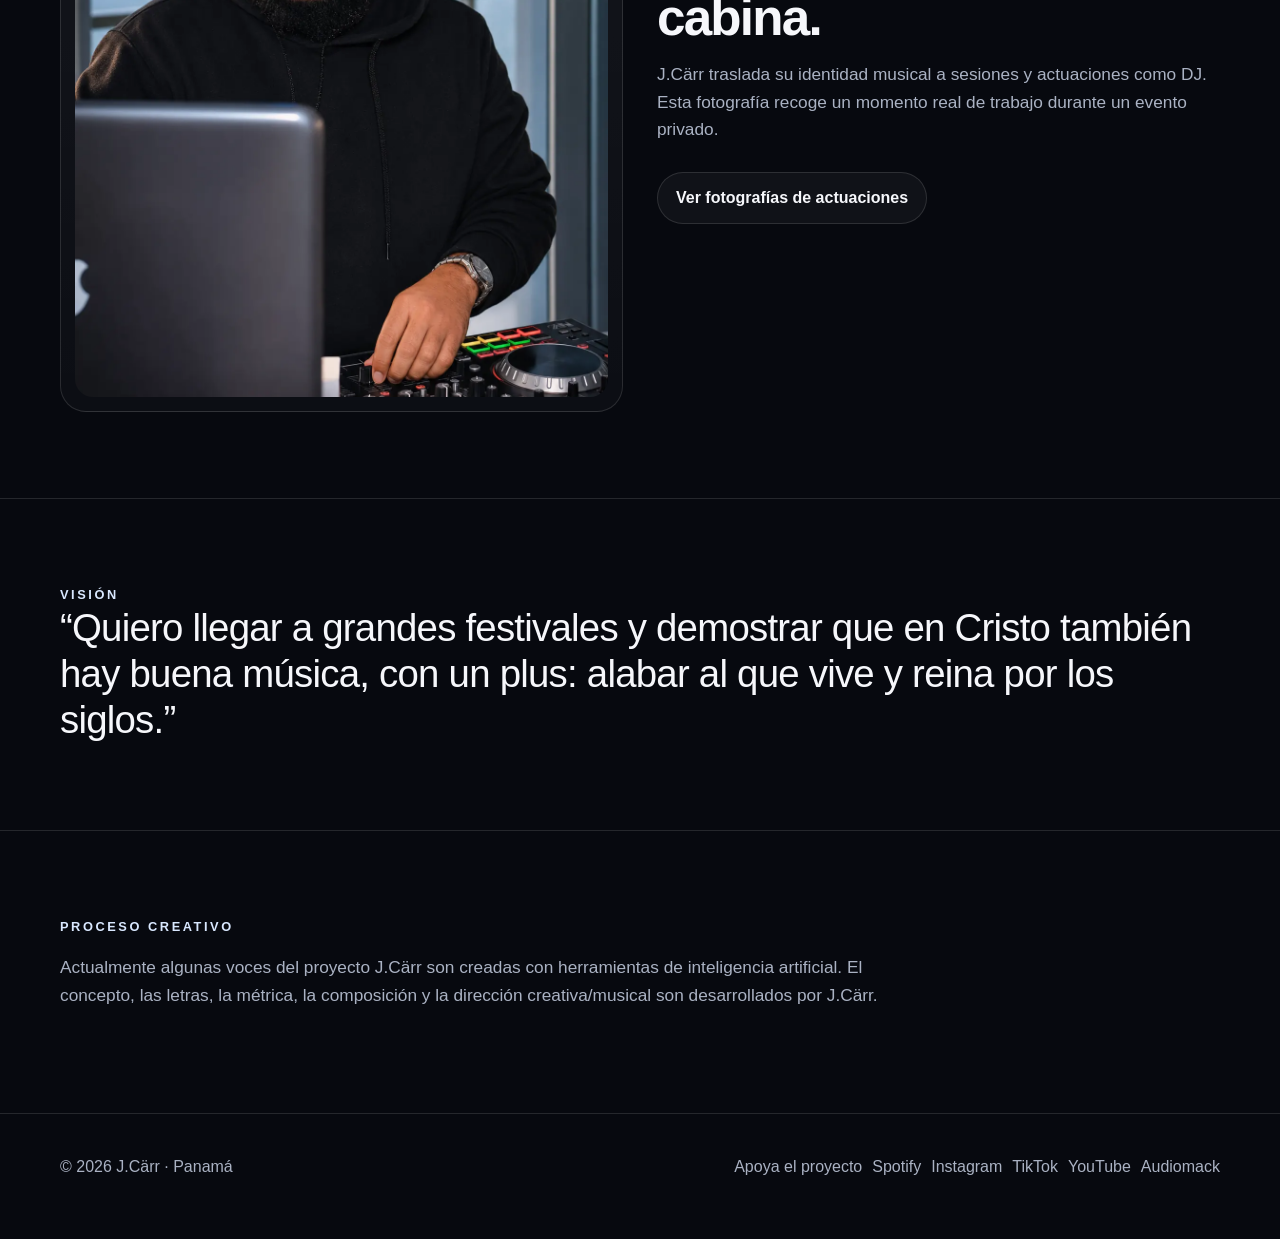
==== commit 362ad6f2: "Agregar acceso a Apoya el proyecto en about.html" ====
--- a/about.html
+++ b/about.html
@@ -1 +1 @@
-<!doctype html><html lang="es"><head><meta charset="utf-8"><meta name="viewport" content="width=device-width,initial-scale=1"><title>Sobre J.Cärr | Productor y DJ panameño de Christian EDM</title><meta name="description" content="Historia, propósito y visión de J.Cärr, productor y DJ panameño de Christian EDM, Future Bass y Dubstep."><link rel="canonical" href="https://jcarr009.com/about.html"><meta property="og:type" content="website"><meta property="og:title" content="Sobre J.Cärr | Productor y DJ panameño de Christian EDM"><meta property="og:description" content="Historia, propósito y visión de J.Cärr, productor y DJ panameño de Christian EDM, Future Bass y Dubstep."><meta property="og:url" content="https://jcarr009.com/about.html"><meta property="og:image" content="https://jcarr009.com/assets/artist-hero.jpg"><meta name="twitter:card" content="summary_large_image"><script type="application/ld+json">{"@context":"https://schema.org","@graph":[{"@type":"AboutPage","@id":"https://jcarr009.com/about.html#page","url":"https://jcarr009.com/about.html","name":"Sobre J.Cärr","description":"Historia, propósito y visión del productor y DJ panameño J.Cärr.","inLanguage":"es","isPartOf":{"@id":"https://jcarr009.com/#website"},"about":{"@id":"https://jcarr009.com/#artist"}},{"@type":"Person","@id":"https://jcarr009.com/#artist","name":"J.Cärr","alternateName":"@jcarr009","url":"https://jcarr009.com/","image":"https://jcarr009.com/assets/artist-hero.jpg","jobTitle":"Productor musical y DJ","knowsAbout":["Christian EDM","Future Bass","Dubstep"],"sameAs":["https://open.spotify.com/intl-es/artist/58DHUURGlAamkAyfkEyLeY","https://www.instagram.com/jcarr009/","https://www.tiktok.com/@jcarr009","https://www.youtube.com/c/JC%C3%A4rr"]},{"@type":"BreadcrumbList","itemListElement":[{"@type":"ListItem","position":1,"name":"Inicio","item":"https://jcarr009.com/"},{"@type":"ListItem","position":2,"name":"Bio","item":"https://jcarr009.com/about.html"}]}]}</script><link rel="stylesheet" href="styles.css"><link rel="icon" href="assets/logo.webp"></head><body><nav class="nav"><div class="container nav-inner"><a class="brand" href="index.html"><img src="assets/logo.webp" alt="Logo de J.Cärr"></a><div class="nav-links"><a href="index.html">Inicio</a><a href="music.html">Música</a><a href="made-in-babel.html">Made in Babel</a><a href="about.html">Bio</a><a href="press.html">Prensa / EPK</a><a href="contact.html">Booking</a></div><a class="btn" href="https://share.amuse.io/artist/j-carr" target="_blank" rel="noopener">Escuchar</a></div></nav><main><header class="page-hero"><div class="container"><div class="eyebrow">Sobre J.Cärr</div><h1>De un desahogo a un propósito.</h1><p class="lead">Productor y DJ panameño que conecta fe, emoción y energía electrónica.</p></div></header><section class="section"><div class="container grid-2"><div><div class="eyebrow">Origen</div><h2>La música empezó durante la pandemia.</h2><p class="prose">J.Cärr comenzó a producir como una forma de desahogo frente al encierro. El nombre nace de la inicial de su primer nombre y una versión modificada de su apellido, marcada visualmente por la diéresis de <strong>J.Cärr</strong>.</p><p class="prose">Con el tiempo cambió también su manera de ver la vida: hoy el proyecto parte de una idea de libertad, propósito y fe. Esa transformación se refleja en una etapa donde la electrónica deja de ser únicamente energía y se convierte también en mensaje.</p></div><div class="portrait-card"><img src="assets/artist-hero.jpg" alt="J.Cärr, productor y DJ de Panamá"></div></div></section><section class="section"><div class="container grid-2"><div class="portrait-card"><img src="assets/jcarr-dj-retrato-evento.webp" alt="J.Cärr durante una actuación privada, trabajando en la controladora de DJ" loading="lazy" width="1122" height="1402"></div><div><div class="eyebrow">El artista en acción</div><h2>De la producción a la cabina.</h2><p class="prose">J.Cärr traslada su identidad musical a sesiones y actuaciones como DJ. Esta fotografía recoge un momento real de trabajo durante un evento privado.</p><div class="actions"><a class="btn" href="press.html#fotos-en-eventos">Ver fotografías de actuaciones</a></div></div></div></section><section class="section"><div class="container"><div class="eyebrow">Visión</div><p class="quote">“Quiero llegar a grandes festivales y demostrar que en Cristo también hay buena música, con un plus: alabar al que vive y reina por los siglos.”</p></div></section><section class="section"><div class="container"><div class="eyebrow">Proceso creativo</div><p class="prose">Actualmente algunas voces del proyecto J.Cärr son creadas con herramientas de inteligencia artificial. El concepto, las letras, la métrica, la composición y la dirección creativa/musical son desarrollados por J.Cärr.</p></div></section></main><footer class="footer"><div class="container footer-inner"><div>© <span data-year></span> J.Cärr · Panamá</div><div class="socials"><a href="https://open.spotify.com/intl-es/artist/58DHUURGlAamkAyfkEyLeY" target="_blank" rel="noopener">Spotify</a><a href="https://www.instagram.com/jcarr009/" target="_blank" rel="noopener">Instagram</a><a href="https://www.tiktok.com/@jcarr009" target="_blank" rel="noopener">TikTok</a><a href="https://www.youtube.com/c/JC%C3%A4rr" target="_blank" rel="noopener">YouTube</a><a href="https://audiomack.com/jcarr009" target="_blank" rel="noopener">Audiomack</a></div></div></footer><script src="script.js"></script></body></html>+<!doctype html><html lang="es"><head><meta charset="utf-8"><meta name="viewport" content="width=device-width,initial-scale=1"><title>Sobre J.Cärr | Productor y DJ panameño de Christian EDM</title><meta name="description" content="Historia, propósito y visión de J.Cärr, productor y DJ panameño de Christian EDM, Future Bass y Dubstep."><link rel="canonical" href="https://jcarr009.com/about.html"><meta property="og:type" content="website"><meta property="og:title" content="Sobre J.Cärr | Productor y DJ panameño de Christian EDM"><meta property="og:description" content="Historia, propósito y visión de J.Cärr, productor y DJ panameño de Christian EDM, Future Bass y Dubstep."><meta property="og:url" content="https://jcarr009.com/about.html"><meta property="og:image" content="https://jcarr009.com/assets/artist-hero.jpg"><meta name="twitter:card" content="summary_large_image"><script type="application/ld+json">{"@context":"https://schema.org","@graph":[{"@type":"AboutPage","@id":"https://jcarr009.com/about.html#page","url":"https://jcarr009.com/about.html","name":"Sobre J.Cärr","description":"Historia, propósito y visión del productor y DJ panameño J.Cärr.","inLanguage":"es","isPartOf":{"@id":"https://jcarr009.com/#website"},"about":{"@id":"https://jcarr009.com/#artist"}},{"@type":"Person","@id":"https://jcarr009.com/#artist","name":"J.Cärr","alternateName":"@jcarr009","url":"https://jcarr009.com/","image":"https://jcarr009.com/assets/artist-hero.jpg","jobTitle":"Productor musical y DJ","knowsAbout":["Christian EDM","Future Bass","Dubstep"],"sameAs":["https://open.spotify.com/intl-es/artist/58DHUURGlAamkAyfkEyLeY","https://www.instagram.com/jcarr009/","https://www.tiktok.com/@jcarr009","https://www.youtube.com/c/JC%C3%A4rr"]},{"@type":"BreadcrumbList","itemListElement":[{"@type":"ListItem","position":1,"name":"Inicio","item":"https://jcarr009.com/"},{"@type":"ListItem","position":2,"name":"Bio","item":"https://jcarr009.com/about.html"}]}]}</script><link rel="stylesheet" href="styles.css"><link rel="icon" href="assets/logo.webp"></head><body><nav class="nav"><div class="container nav-inner"><a class="brand" href="index.html"><img src="assets/logo.webp" alt="Logo de J.Cärr"></a><div class="nav-links"><a href="index.html">Inicio</a><a href="music.html">Música</a><a href="made-in-babel.html">Made in Babel</a><a href="about.html">Bio</a><a href="press.html">Prensa / EPK</a><a href="apoyar.html">Apoya el proyecto</a><a href="contact.html">Booking</a></div><a class="btn" href="https://share.amuse.io/artist/j-carr" target="_blank" rel="noopener">Escuchar</a></div></nav><main><header class="page-hero"><div class="container"><div class="eyebrow">Sobre J.Cärr</div><h1>De un desahogo a un propósito.</h1><p class="lead">Productor y DJ panameño que conecta fe, emoción y energía electrónica.</p></div></header><section class="section"><div class="container grid-2"><div><div class="eyebrow">Origen</div><h2>La música empezó durante la pandemia.</h2><p class="prose">J.Cärr comenzó a producir como una forma de desahogo frente al encierro. El nombre nace de la inicial de su primer nombre y una versión modificada de su apellido, marcada visualmente por la diéresis de <strong>J.Cärr</strong>.</p><p class="prose">Con el tiempo cambió también su manera de ver la vida: hoy el proyecto parte de una idea de libertad, propósito y fe. Esa transformación se refleja en una etapa donde la electrónica deja de ser únicamente energía y se convierte también en mensaje.</p></div><div class="portrait-card"><img src="assets/artist-hero.jpg" alt="J.Cärr, productor y DJ de Panamá"></div></div></section><section class="section"><div class="container grid-2"><div class="portrait-card"><img src="assets/jcarr-dj-retrato-evento.webp" alt="J.Cärr durante una actuación privada, trabajando en la controladora de DJ" loading="lazy" width="1122" height="1402"></div><div><div class="eyebrow">El artista en acción</div><h2>De la producción a la cabina.</h2><p class="prose">J.Cärr traslada su identidad musical a sesiones y actuaciones como DJ. Esta fotografía recoge un momento real de trabajo durante un evento privado.</p><div class="actions"><a class="btn" href="press.html#fotos-en-eventos">Ver fotografías de actuaciones</a></div></div></div></section><section class="section"><div class="container"><div class="eyebrow">Visión</div><p class="quote">“Quiero llegar a grandes festivales y demostrar que en Cristo también hay buena música, con un plus: alabar al que vive y reina por los siglos.”</p></div></section><section class="section"><div class="container"><div class="eyebrow">Proceso creativo</div><p class="prose">Actualmente algunas voces del proyecto J.Cärr son creadas con herramientas de inteligencia artificial. El concepto, las letras, la métrica, la composición y la dirección creativa/musical son desarrollados por J.Cärr.</p></div></section></main><footer class="footer"><div class="container footer-inner"><div>© <span data-year></span> J.Cärr · Panamá</div><div class="socials"><a href="apoyar.html">Apoya el proyecto</a><a href="https://open.spotify.com/intl-es/artist/58DHUURGlAamkAyfkEyLeY" target="_blank" rel="noopener">Spotify</a><a href="https://www.instagram.com/jcarr009/" target="_blank" rel="noopener">Instagram</a><a href="https://www.tiktok.com/@jcarr009" target="_blank" rel="noopener">TikTok</a><a href="https://www.youtube.com/c/JC%C3%A4rr" target="_blank" rel="noopener">YouTube</a><a href="https://audiomack.com/jcarr009" target="_blank" rel="noopener">Audiomack</a></div></div></footer><script src="script.js"></script></body></html>
--- a/styles.css
+++ b/styles.css
@@ -58,6 +58,13 @@
 .links-list a:hover{background:rgba(255,255,255,.06)}
 .socials{display:flex;gap:10px;flex-wrap:wrap}
 .notice{font-size:.86rem;color:var(--muted);margin-top:20px}
+/* Fotos de eventos privados: composiciones adaptables */
+.event-photo-grid{display:grid;grid-template-columns:repeat(3,minmax(0,1fr));gap:18px;margin:30px 0 22px}
+.event-photo-grid figure{margin:0;background:var(--surface);border:1px solid var(--line);border-radius:20px;overflow:hidden}
+.event-photo-grid img{width:100%;height:300px;object-fit:cover;object-position:center 35%}
+.event-photo-grid figcaption{padding:10px 14px;color:var(--muted);font-size:.88rem}
+@media(max-width:820px){.event-photo-grid{grid-template-columns:1fr 1fr}.event-photo-grid figure:last-child{grid-column:1/-1}.event-photo-grid img{height:260px}}
+@media(max-width:550px){.event-photo-grid{grid-template-columns:1fr}.event-photo-grid figure:last-child{grid-column:auto}.event-photo-grid img{height:auto;aspect-ratio:4/3;object-fit:cover}}
 @media(max-width:820px){
   .nav-inner{height:auto;min-height:72px;flex-wrap:wrap;padding:10px 0 12px}
   .brand img{width:130px}
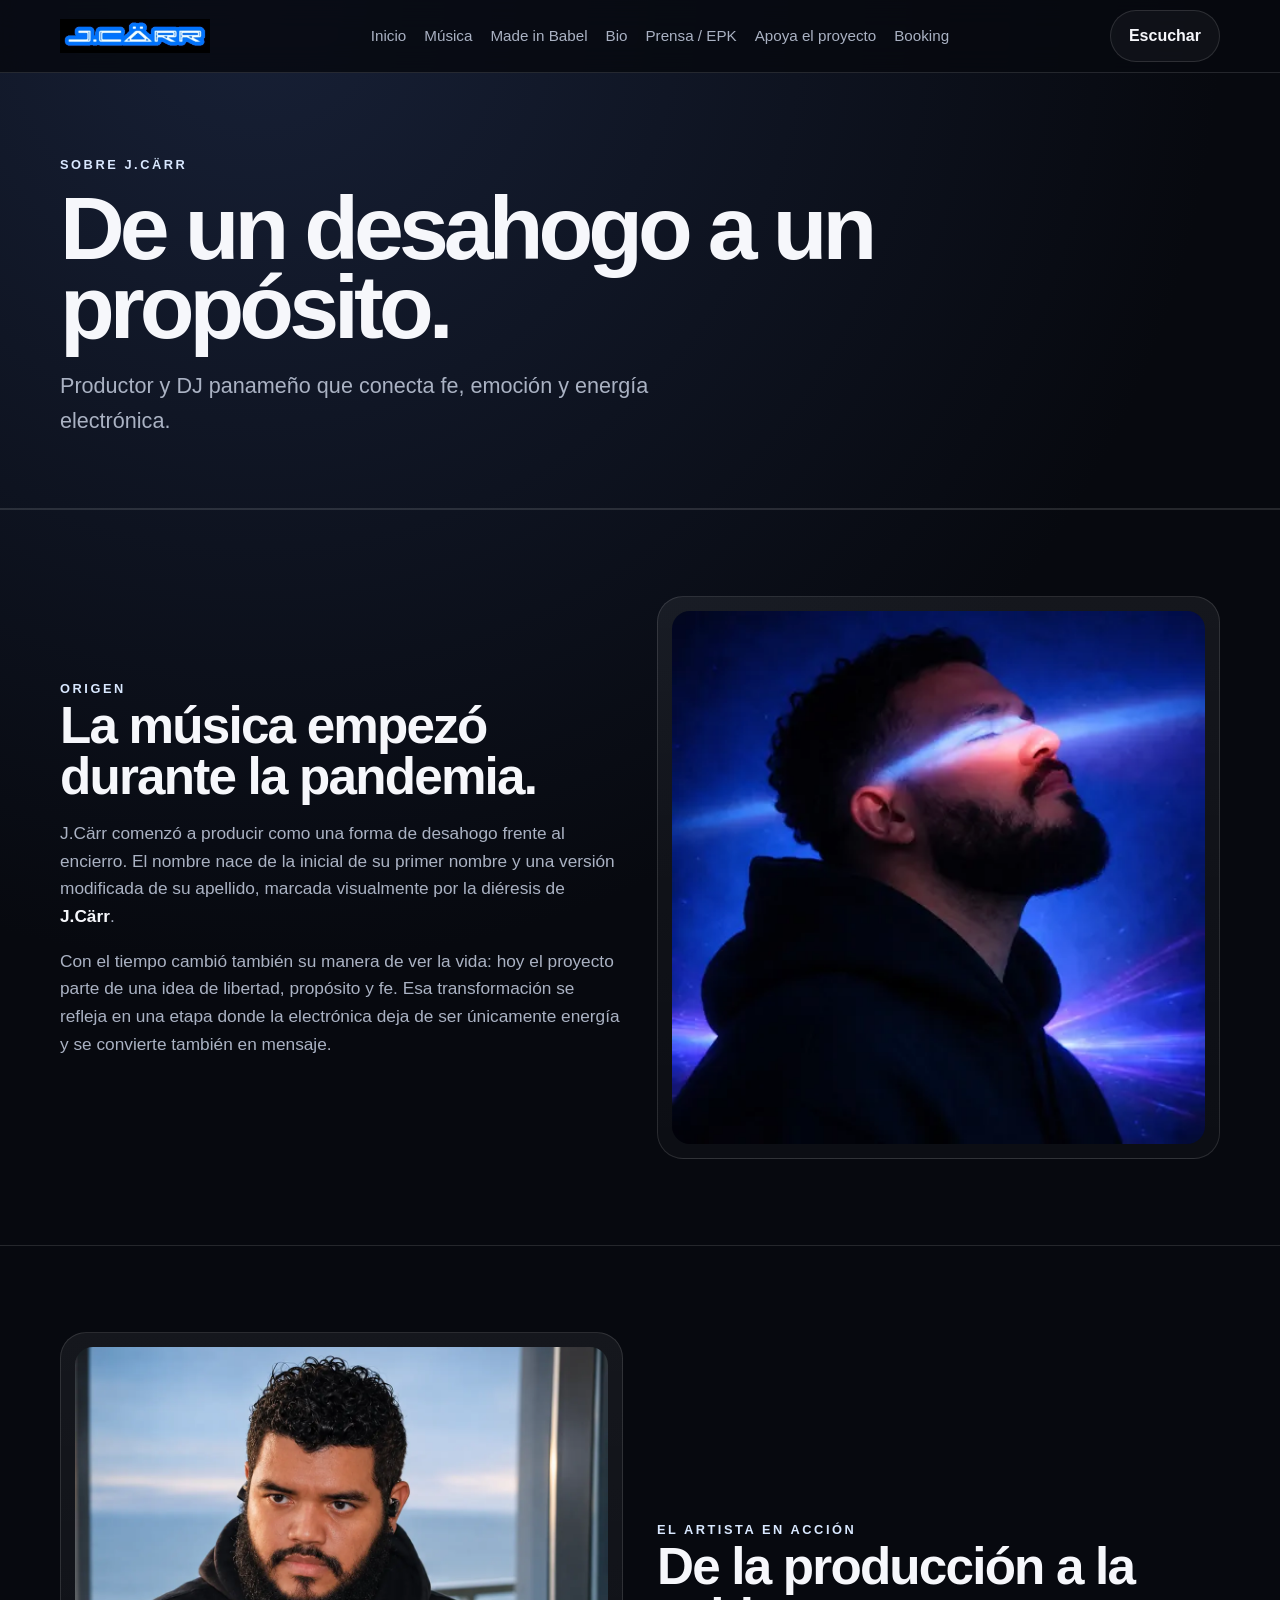
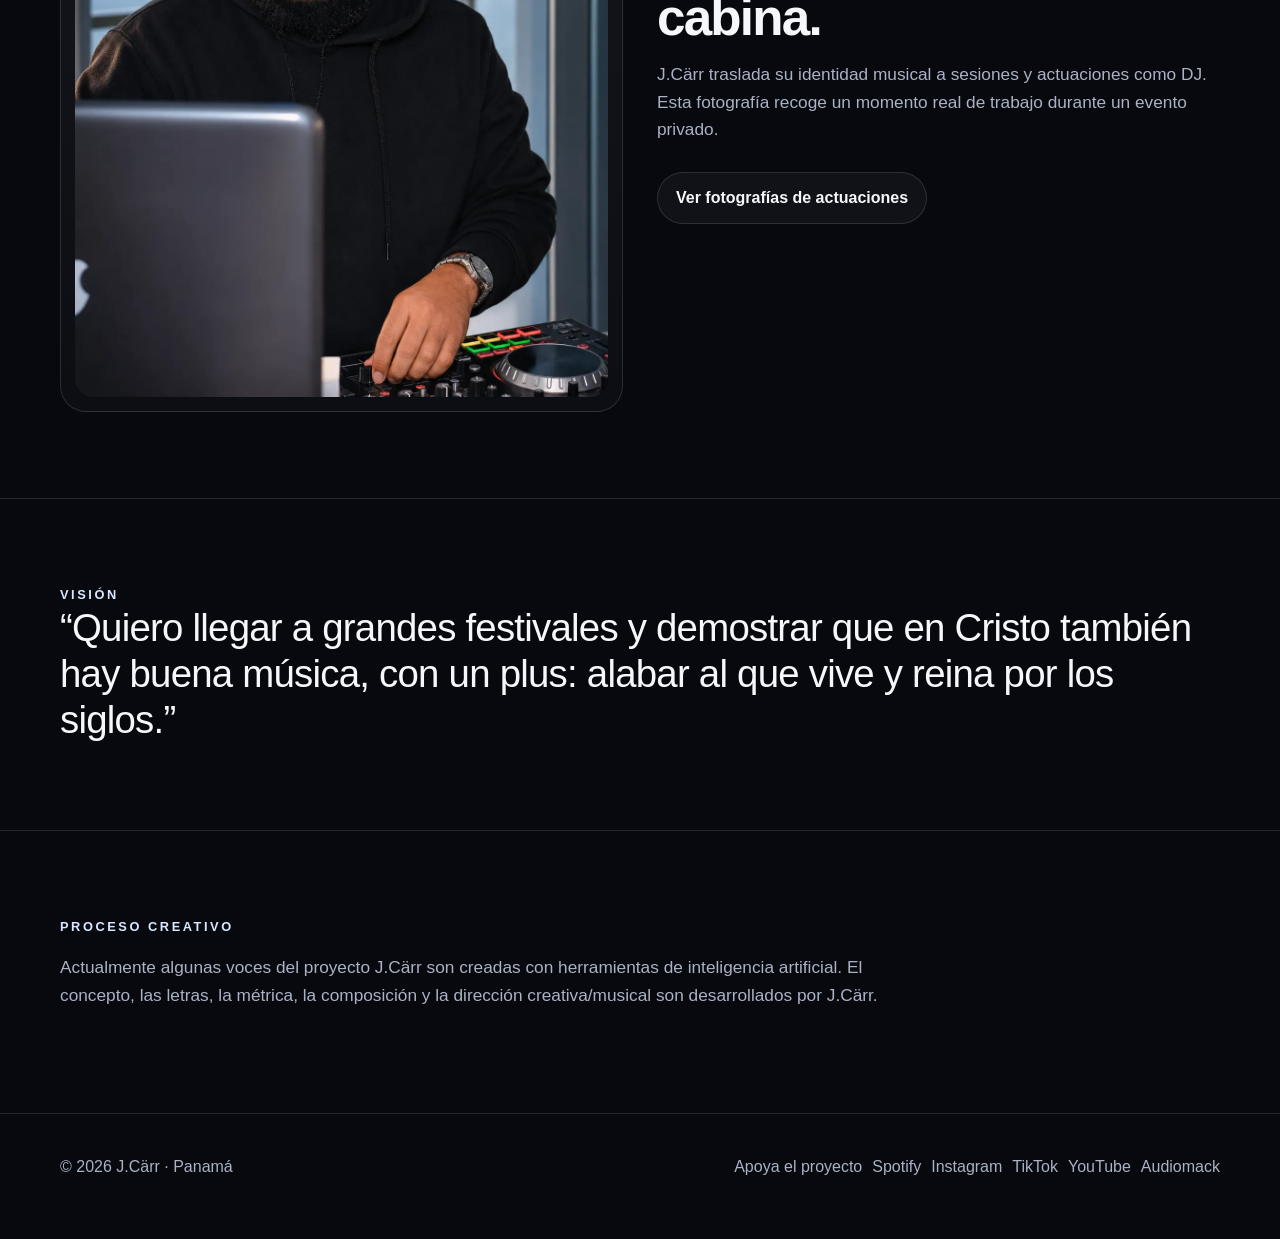
==== commit 54763776: "Extender las animaciones de J.Cärr 2.0 a las páginas interiores" ====
--- a/about.html
+++ b/about.html
@@ -1 +1 @@
-<!doctype html><html lang="es"><head><meta charset="utf-8"><meta name="viewport" content="width=device-width,initial-scale=1"><title>Sobre J.Cärr | Productor y DJ panameño de Christian EDM</title><meta name="description" content="Historia, propósito y visión de J.Cärr, productor y DJ panameño de Christian EDM, Future Bass y Dubstep."><link rel="canonical" href="https://jcarr009.com/about.html"><meta property="og:type" content="website"><meta property="og:title" content="Sobre J.Cärr | Productor y DJ panameño de Christian EDM"><meta property="og:description" content="Historia, propósito y visión de J.Cärr, productor y DJ panameño de Christian EDM, Future Bass y Dubstep."><meta property="og:url" content="https://jcarr009.com/about.html"><meta property="og:image" content="https://jcarr009.com/assets/artist-hero.jpg"><meta name="twitter:card" content="summary_large_image"><script type="application/ld+json">{"@context":"https://schema.org","@graph":[{"@type":"AboutPage","@id":"https://jcarr009.com/about.html#page","url":"https://jcarr009.com/about.html","name":"Sobre J.Cärr","description":"Historia, propósito y visión del productor y DJ panameño J.Cärr.","inLanguage":"es","isPartOf":{"@id":"https://jcarr009.com/#website"},"about":{"@id":"https://jcarr009.com/#artist"}},{"@type":"Person","@id":"https://jcarr009.com/#artist","name":"J.Cärr","alternateName":"@jcarr009","url":"https://jcarr009.com/","image":"https://jcarr009.com/assets/artist-hero.jpg","jobTitle":"Productor musical y DJ","knowsAbout":["Christian EDM","Future Bass","Dubstep"],"sameAs":["https://open.spotify.com/intl-es/artist/58DHUURGlAamkAyfkEyLeY","https://www.instagram.com/jcarr009/","https://www.tiktok.com/@jcarr009","https://www.youtube.com/c/JC%C3%A4rr"]},{"@type":"BreadcrumbList","itemListElement":[{"@type":"ListItem","position":1,"name":"Inicio","item":"https://jcarr009.com/"},{"@type":"ListItem","position":2,"name":"Bio","item":"https://jcarr009.com/about.html"}]}]}</script><link rel="stylesheet" href="styles.css"><link rel="icon" href="assets/logo.webp"></head><body><nav class="nav"><div class="container nav-inner"><a class="brand" href="index.html"><img src="assets/logo.webp" alt="Logo de J.Cärr"></a><div class="nav-links"><a href="index.html">Inicio</a><a href="music.html">Música</a><a href="made-in-babel.html">Made in Babel</a><a href="about.html">Bio</a><a href="press.html">Prensa / EPK</a><a href="apoyar.html">Apoya el proyecto</a><a href="contact.html">Booking</a></div><a class="btn" href="https://share.amuse.io/artist/j-carr" target="_blank" rel="noopener">Escuchar</a></div></nav><main><header class="page-hero"><div class="container"><div class="eyebrow">Sobre J.Cärr</div><h1>De un desahogo a un propósito.</h1><p class="lead">Productor y DJ panameño que conecta fe, emoción y energía electrónica.</p></div></header><section class="section"><div class="container grid-2"><div><div class="eyebrow">Origen</div><h2>La música empezó durante la pandemia.</h2><p class="prose">J.Cärr comenzó a producir como una forma de desahogo frente al encierro. El nombre nace de la inicial de su primer nombre y una versión modificada de su apellido, marcada visualmente por la diéresis de <strong>J.Cärr</strong>.</p><p class="prose">Con el tiempo cambió también su manera de ver la vida: hoy el proyecto parte de una idea de libertad, propósito y fe. Esa transformación se refleja en una etapa donde la electrónica deja de ser únicamente energía y se convierte también en mensaje.</p></div><div class="portrait-card"><img src="assets/artist-hero.jpg" alt="J.Cärr, productor y DJ de Panamá"></div></div></section><section class="section"><div class="container grid-2"><div class="portrait-card"><img src="assets/jcarr-dj-retrato-evento.webp" alt="J.Cärr durante una actuación privada, trabajando en la controladora de DJ" loading="lazy" width="1122" height="1402"></div><div><div class="eyebrow">El artista en acción</div><h2>De la producción a la cabina.</h2><p class="prose">J.Cärr traslada su identidad musical a sesiones y actuaciones como DJ. Esta fotografía recoge un momento real de trabajo durante un evento privado.</p><div class="actions"><a class="btn" href="press.html#fotos-en-eventos">Ver fotografías de actuaciones</a></div></div></div></section><section class="section"><div class="container"><div class="eyebrow">Visión</div><p class="quote">“Quiero llegar a grandes festivales y demostrar que en Cristo también hay buena música, con un plus: alabar al que vive y reina por los siglos.”</p></div></section><section class="section"><div class="container"><div class="eyebrow">Proceso creativo</div><p class="prose">Actualmente algunas voces del proyecto J.Cärr son creadas con herramientas de inteligencia artificial. El concepto, las letras, la métrica, la composición y la dirección creativa/musical son desarrollados por J.Cärr.</p></div></section></main><footer class="footer"><div class="container footer-inner"><div>© <span data-year></span> J.Cärr · Panamá</div><div class="socials"><a href="apoyar.html">Apoya el proyecto</a><a href="https://open.spotify.com/intl-es/artist/58DHUURGlAamkAyfkEyLeY" target="_blank" rel="noopener">Spotify</a><a href="https://www.instagram.com/jcarr009/" target="_blank" rel="noopener">Instagram</a><a href="https://www.tiktok.com/@jcarr009" target="_blank" rel="noopener">TikTok</a><a href="https://www.youtube.com/c/JC%C3%A4rr" target="_blank" rel="noopener">YouTube</a><a href="https://audiomack.com/jcarr009" target="_blank" rel="noopener">Audiomack</a></div></div></footer><script src="script.js"></script></body></html>+<!doctype html><html lang="es"><head><meta charset="utf-8"><meta name="viewport" content="width=device-width,initial-scale=1"><title>Sobre J.Cärr | Productor y DJ panameño de Christian EDM</title><meta name="description" content="Historia, propósito y visión de J.Cärr, productor y DJ panameño de Christian EDM, Future Bass y Dubstep."><link rel="canonical" href="https://jcarr009.com/about.html"><meta property="og:type" content="website"><meta property="og:title" content="Sobre J.Cärr | Productor y DJ panameño de Christian EDM"><meta property="og:description" content="Historia, propósito y visión de J.Cärr, productor y DJ panameño de Christian EDM, Future Bass y Dubstep."><meta property="og:url" content="https://jcarr009.com/about.html"><meta property="og:image" content="https://jcarr009.com/assets/artist-hero.jpg"><meta name="twitter:card" content="summary_large_image"><script type="application/ld+json">{"@context":"https://schema.org","@graph":[{"@type":"AboutPage","@id":"https://jcarr009.com/about.html#page","url":"https://jcarr009.com/about.html","name":"Sobre J.Cärr","description":"Historia, propósito y visión del productor y DJ panameño J.Cärr.","inLanguage":"es","isPartOf":{"@id":"https://jcarr009.com/#website"},"about":{"@id":"https://jcarr009.com/#artist"}},{"@type":"Person","@id":"https://jcarr009.com/#artist","name":"J.Cärr","alternateName":"@jcarr009","url":"https://jcarr009.com/","image":"https://jcarr009.com/assets/artist-hero.jpg","jobTitle":"Productor musical y DJ","knowsAbout":["Christian EDM","Future Bass","Dubstep"],"sameAs":["https://open.spotify.com/intl-es/artist/58DHUURGlAamkAyfkEyLeY","https://www.instagram.com/jcarr009/","https://www.tiktok.com/@jcarr009","https://www.youtube.com/c/JC%C3%A4rr"]},{"@type":"BreadcrumbList","itemListElement":[{"@type":"ListItem","position":1,"name":"Inicio","item":"https://jcarr009.com/"},{"@type":"ListItem","position":2,"name":"Bio","item":"https://jcarr009.com/about.html"}]}]}</script><link rel="stylesheet" href="styles.css"><link rel="icon" href="assets/logo.webp"><script src="home-motion.js" defer></script></head><body><nav class="nav"><div class="container nav-inner"><a class="brand" href="index.html"><img src="assets/logo.webp" alt="Logo de J.Cärr"></a><div class="nav-links"><a href="index.html">Inicio</a><a href="music.html">Música</a><a href="made-in-babel.html">Made in Babel</a><a href="about.html">Bio</a><a href="press.html">Prensa / EPK</a><a href="apoyar.html">Apoya el proyecto</a><a href="contact.html">Booking</a></div><a class="btn" href="https://share.amuse.io/artist/j-carr" target="_blank" rel="noopener">Escuchar</a></div></nav><main><header class="page-hero"><div class="container"><div class="eyebrow">Sobre J.Cärr</div><h1>De un desahogo a un propósito.</h1><p class="lead">Productor y DJ panameño que conecta fe, emoción y energía electrónica.</p></div></header><section class="section"><div class="container grid-2"><div><div class="eyebrow">Origen</div><h2>La música empezó durante la pandemia.</h2><p class="prose">J.Cärr comenzó a producir como una forma de desahogo frente al encierro. El nombre nace de la inicial de su primer nombre y una versión modificada de su apellido, marcada visualmente por la diéresis de <strong>J.Cärr</strong>.</p><p class="prose">Con el tiempo cambió también su manera de ver la vida: hoy el proyecto parte de una idea de libertad, propósito y fe. Esa transformación se refleja en una etapa donde la electrónica deja de ser únicamente energía y se convierte también en mensaje.</p></div><div class="portrait-card"><img src="assets/artist-hero.jpg" alt="J.Cärr, productor y DJ de Panamá"></div></div></section><section class="section"><div class="container grid-2"><div class="portrait-card"><img src="assets/jcarr-dj-retrato-evento.webp" alt="J.Cärr durante una actuación privada, trabajando en la controladora de DJ" loading="lazy" width="1122" height="1402"></div><div><div class="eyebrow">El artista en acción</div><h2>De la producción a la cabina.</h2><p class="prose">J.Cärr traslada su identidad musical a sesiones y actuaciones como DJ. Esta fotografía recoge un momento real de trabajo durante un evento privado.</p><div class="actions"><a class="btn" href="press.html#fotos-en-eventos">Ver fotografías de actuaciones</a></div></div></div></section><section class="section"><div class="container"><div class="eyebrow">Visión</div><p class="quote">“Quiero llegar a grandes festivales y demostrar que en Cristo también hay buena música, con un plus: alabar al que vive y reina por los siglos.”</p></div></section><section class="section"><div class="container"><div class="eyebrow">Proceso creativo</div><p class="prose">Actualmente algunas voces del proyecto J.Cärr son creadas con herramientas de inteligencia artificial. El concepto, las letras, la métrica, la composición y la dirección creativa/musical son desarrollados por J.Cärr.</p></div></section></main><footer class="footer"><div class="container footer-inner"><div>© <span data-year></span> J.Cärr · Panamá</div><div class="socials"><a href="apoyar.html">Apoya el proyecto</a><a href="https://open.spotify.com/intl-es/artist/58DHUURGlAamkAyfkEyLeY" target="_blank" rel="noopener">Spotify</a><a href="https://www.instagram.com/jcarr009/" target="_blank" rel="noopener">Instagram</a><a href="https://www.tiktok.com/@jcarr009" target="_blank" rel="noopener">TikTok</a><a href="https://www.youtube.com/c/JC%C3%A4rr" target="_blank" rel="noopener">YouTube</a><a href="https://audiomack.com/jcarr009" target="_blank" rel="noopener">Audiomack</a></div></div></footer><script src="script.js"></script></body></html>
--- a/styles.css
+++ b/styles.css
@@ -136,3 +136,23 @@
 .press-card-copy>span{margin-top:auto;padding-top:10px;color:var(--accent2);font-weight:700}
 a:focus-visible{outline:2px solid var(--accent);outline-offset:5px}
 @media(max-width:820px){.press-gallery{grid-template-columns:1fr}.press-card>img{height:240px}.booking-hero .hero-visual{order:0}.booking-hero{gap:30px}.booking-hero .hero-visual img{max-height:420px}.contact-card .btn{max-width:100%;white-space:normal}}
+
+@media (prefers-reduced-motion: no-preference) {
+  main > .page-hero > .container,
+  main > .booking-hero > :first-child {
+    animation: section-enter .8s both;
+  }
+
+  main > .section.in-view > .container {
+    animation: section-enter .7s both;
+  }
+
+  .booking-hero .hero-visual img {
+    transform: translateY(clamp(0px, var(--shift, 0px), 16px));
+  }
+}
+
+@keyframes section-enter {
+  from { transform: translateY(26px); opacity: 0; }
+  to { transform: none; opacity: 1; }
+}
